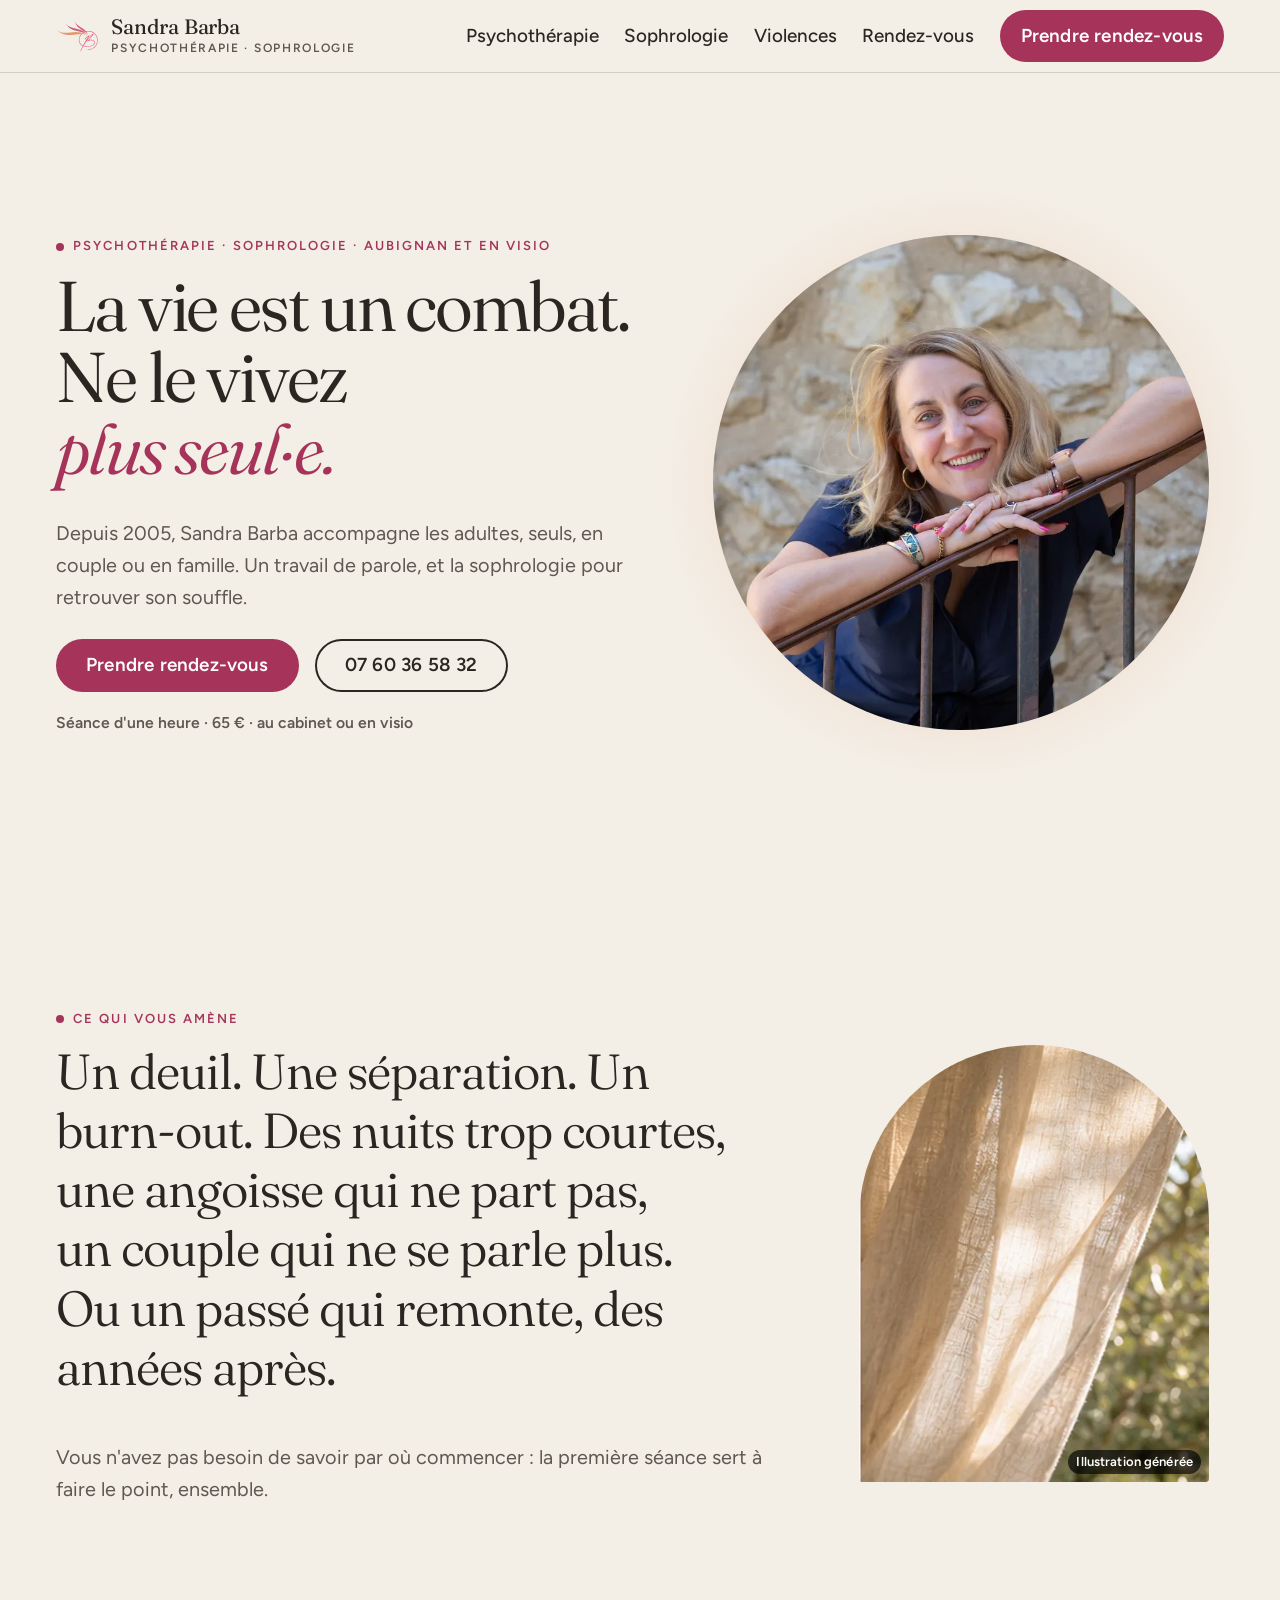
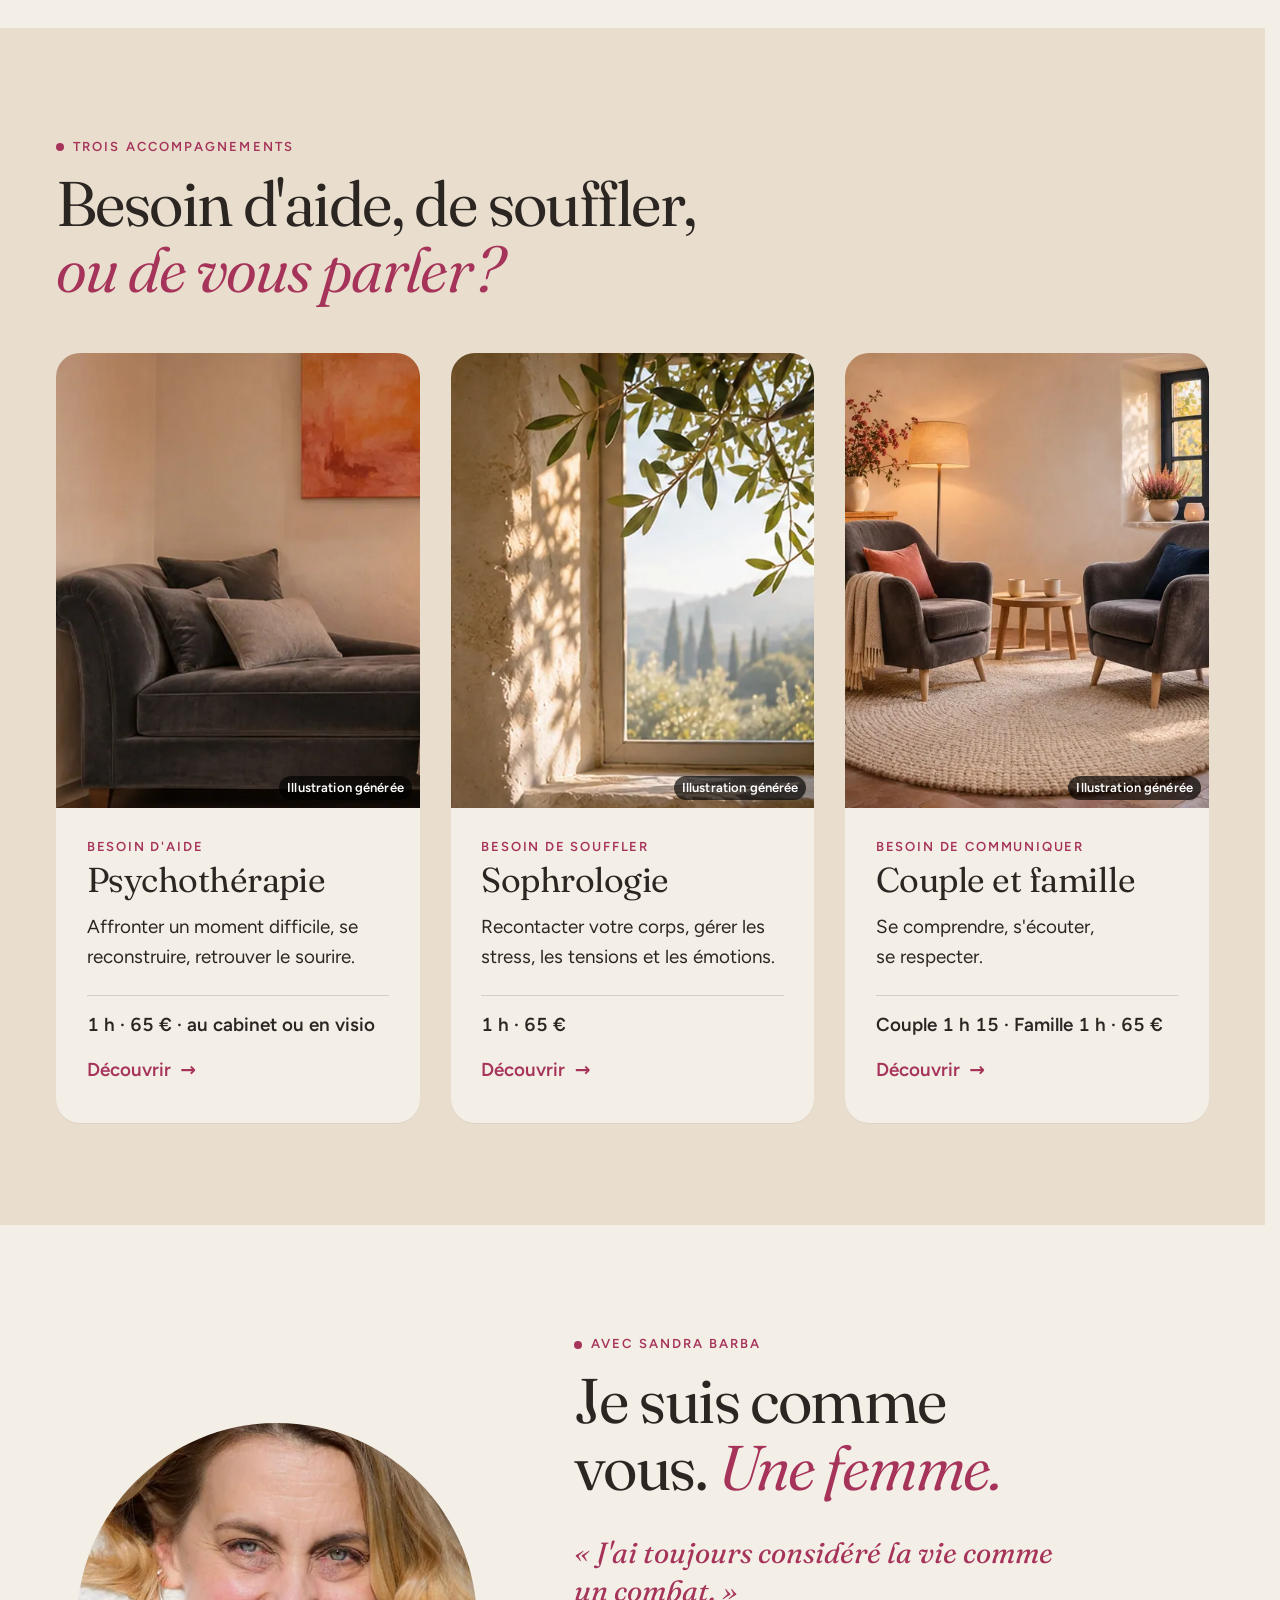
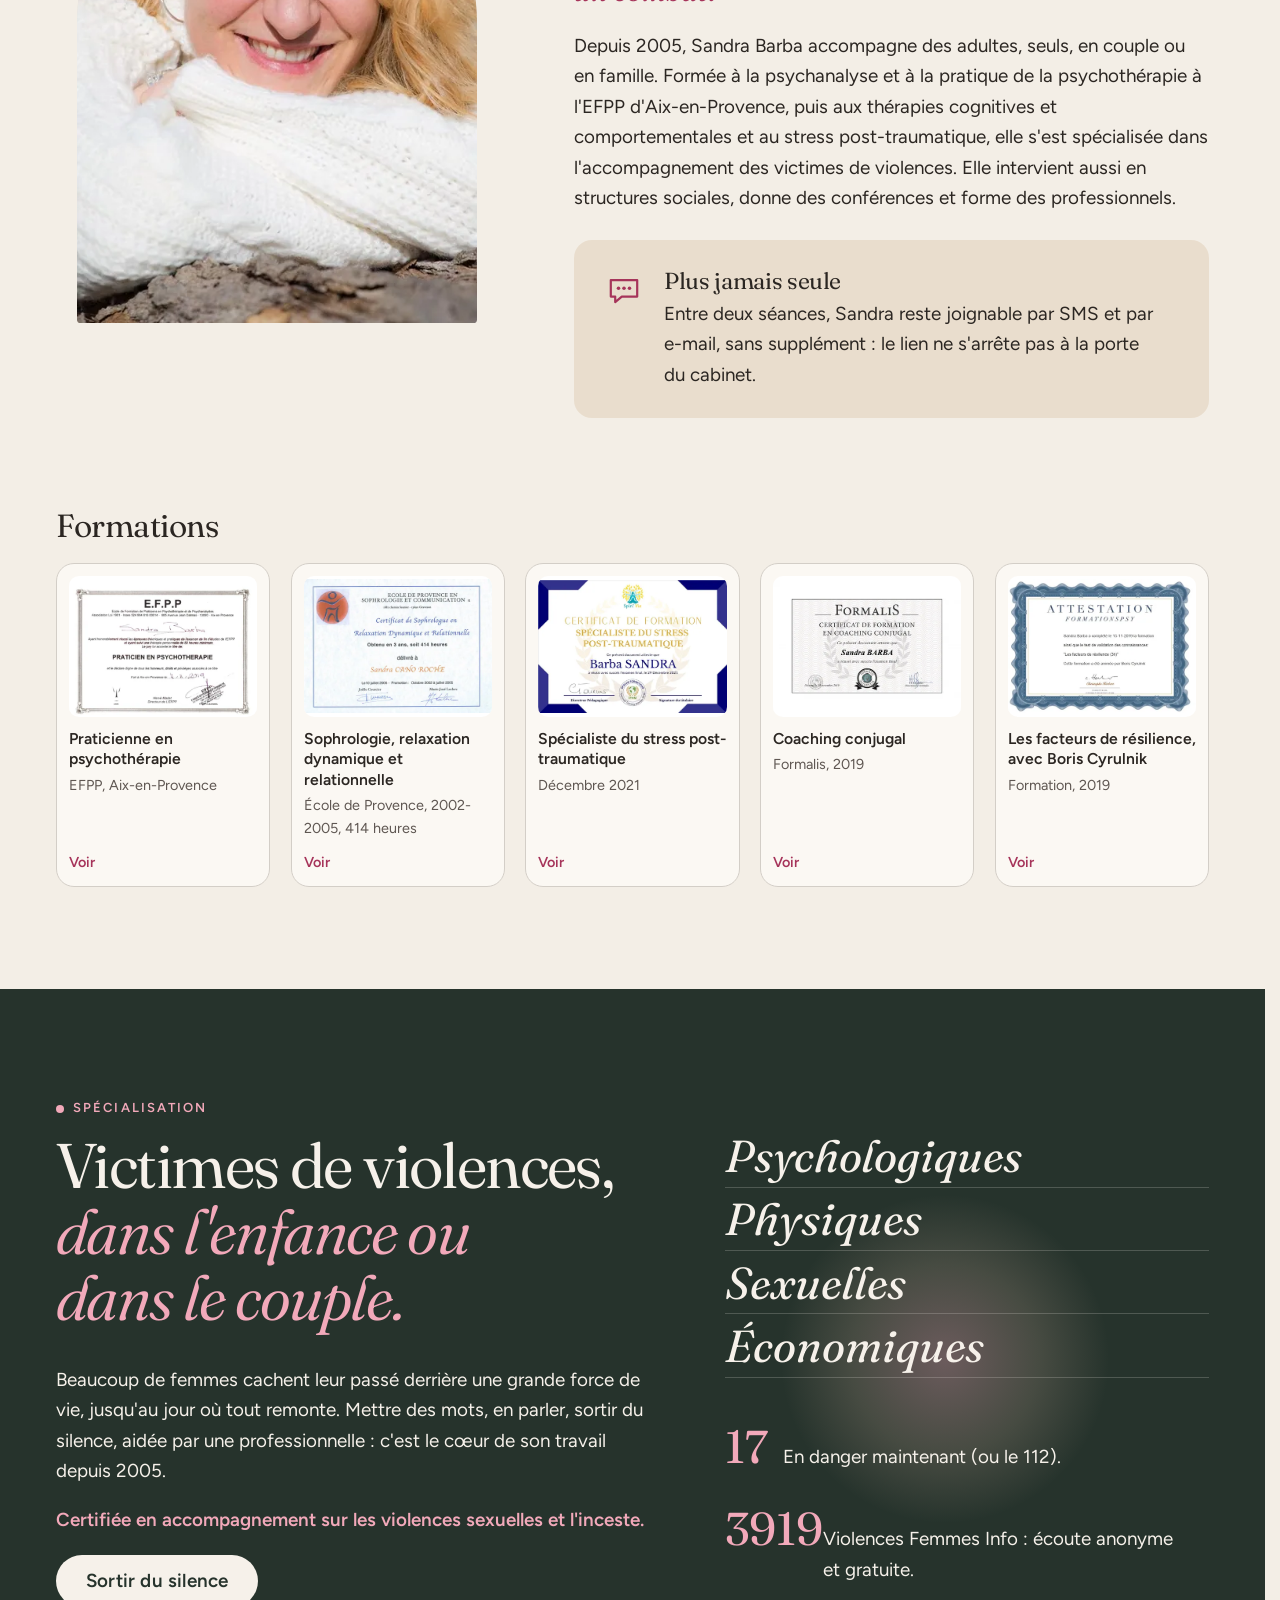
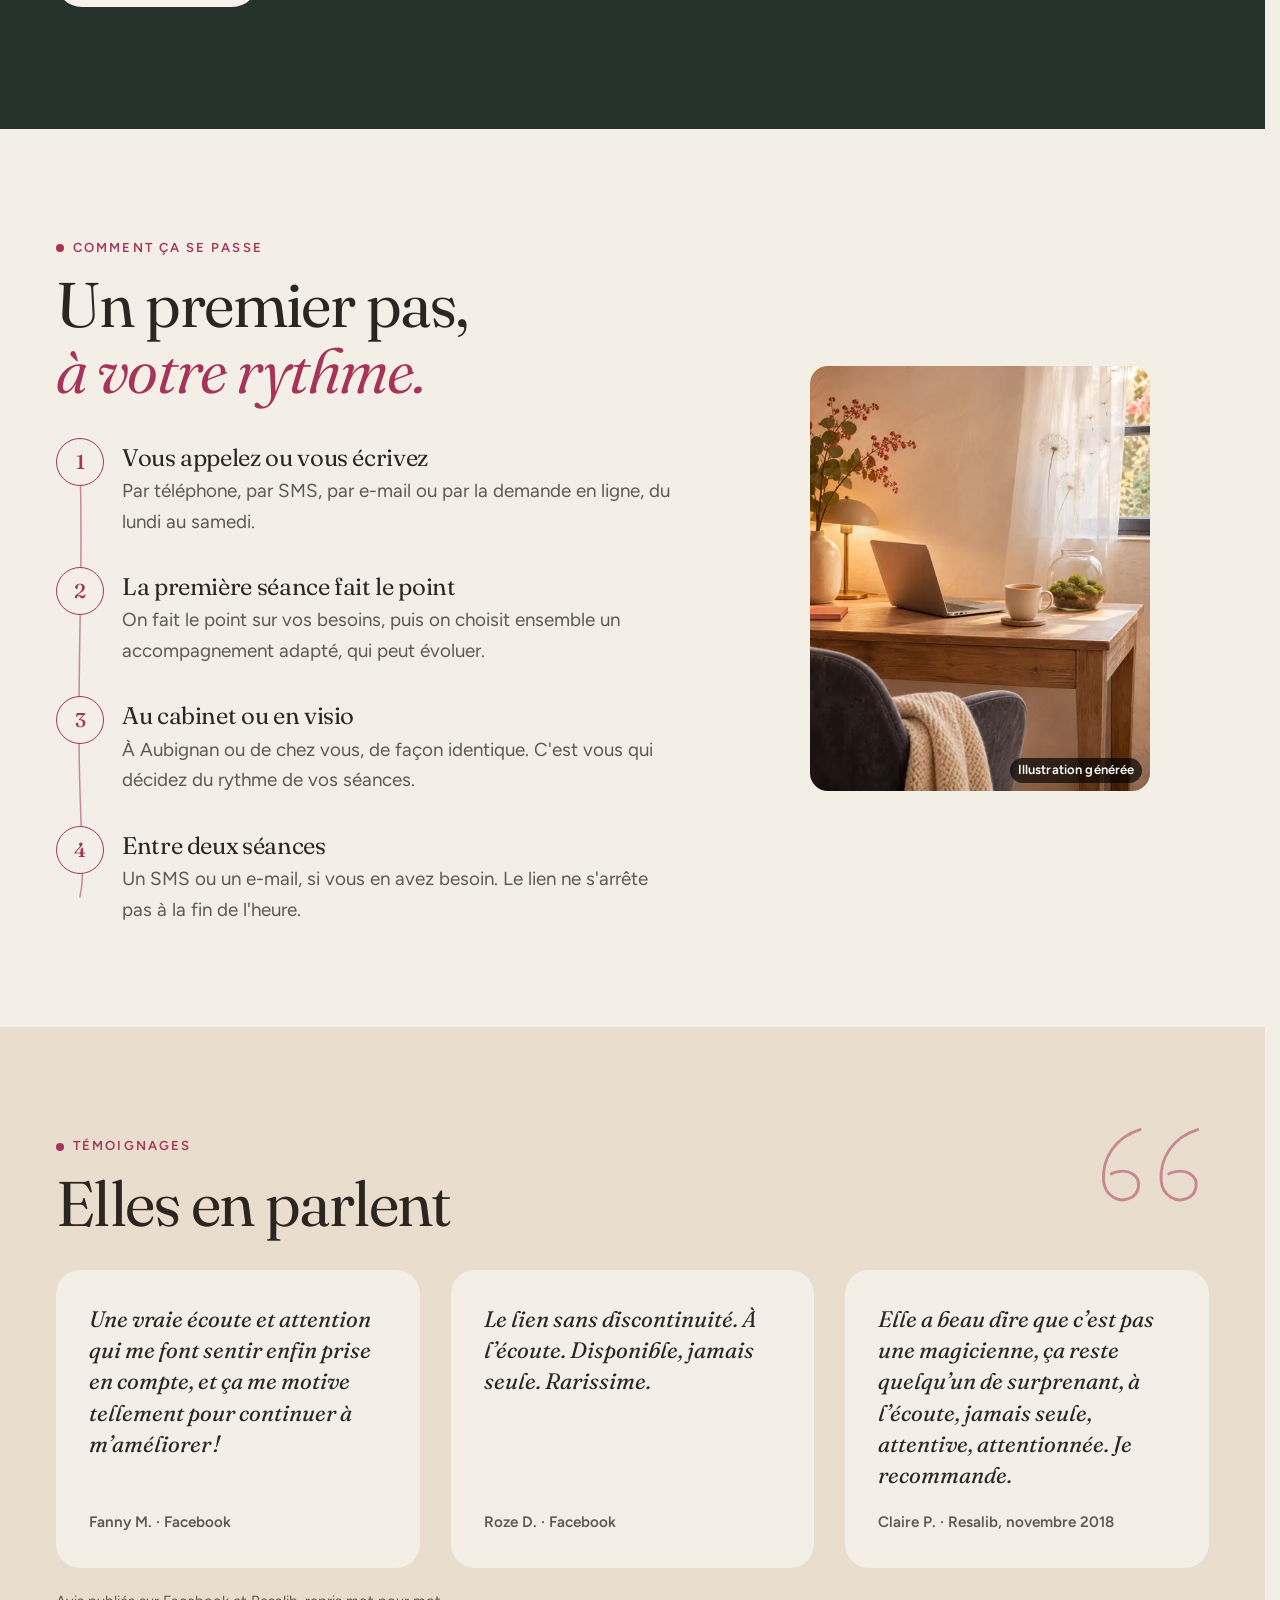
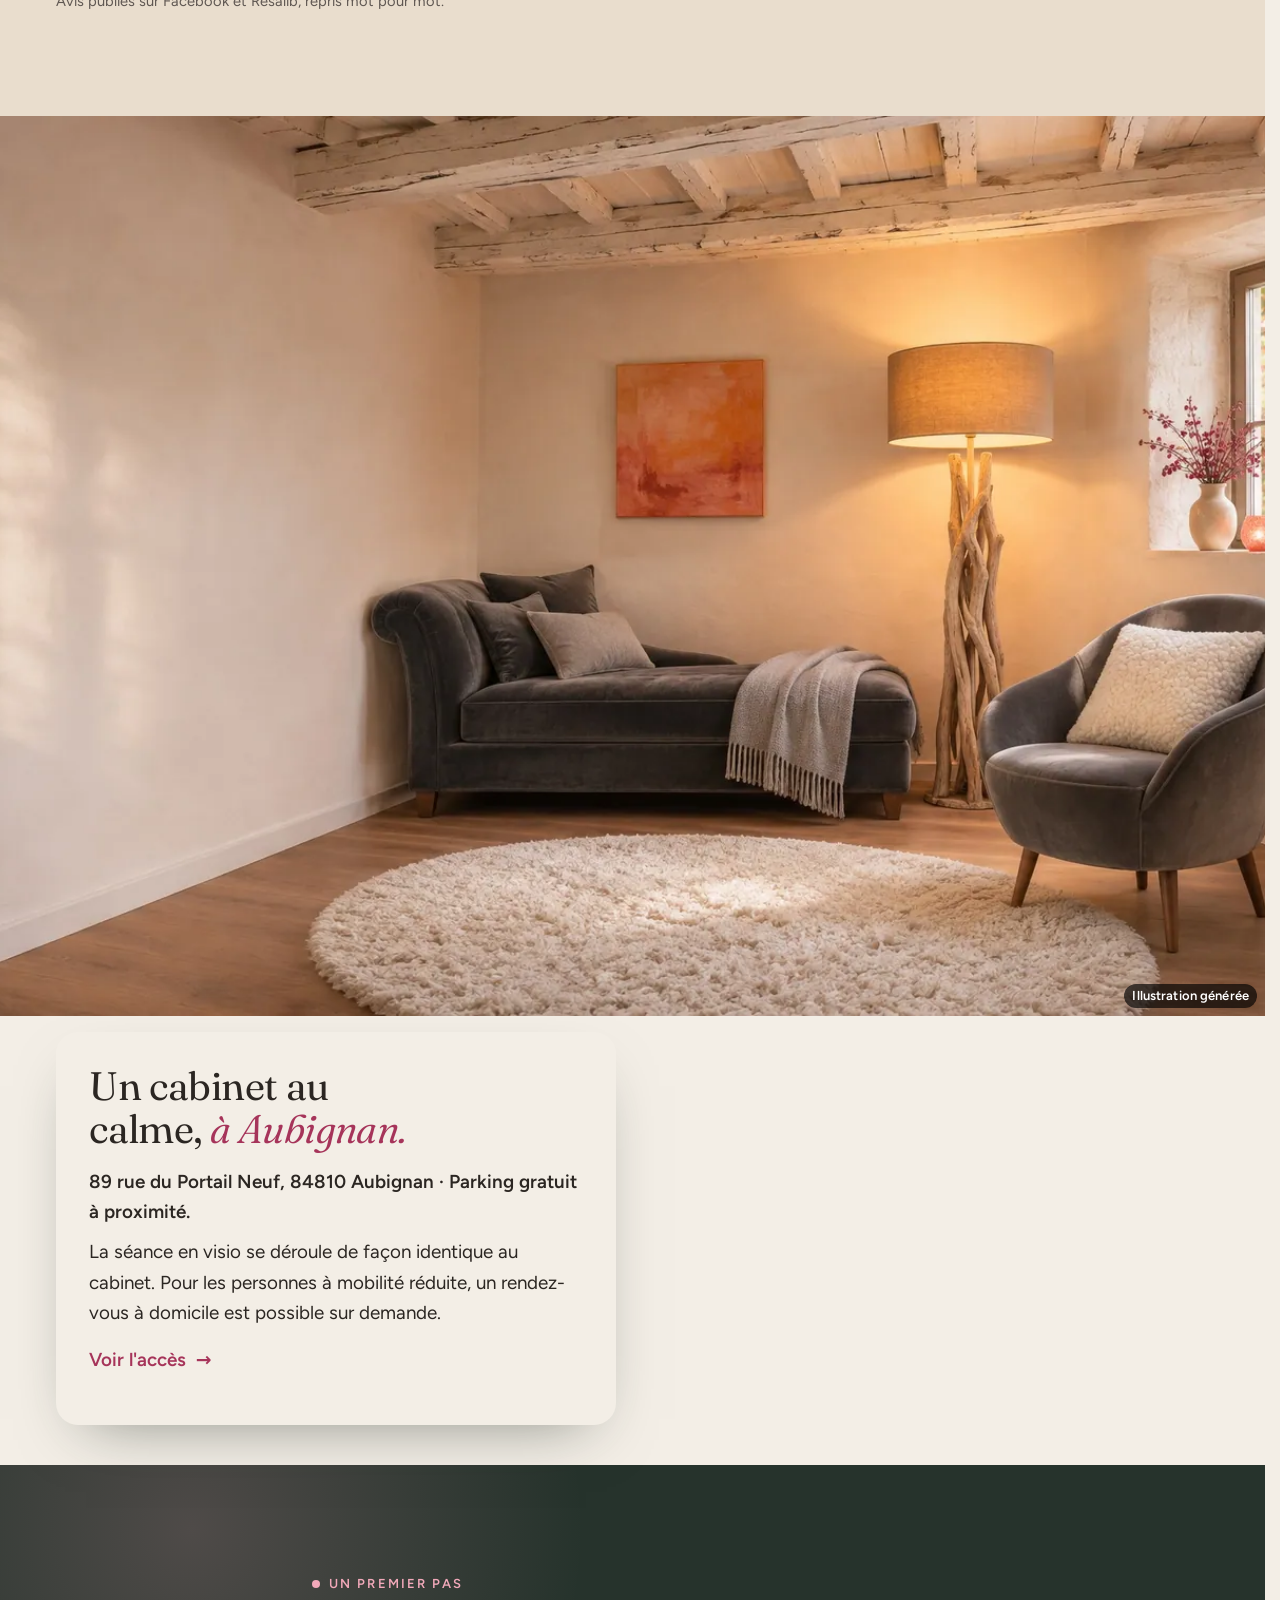
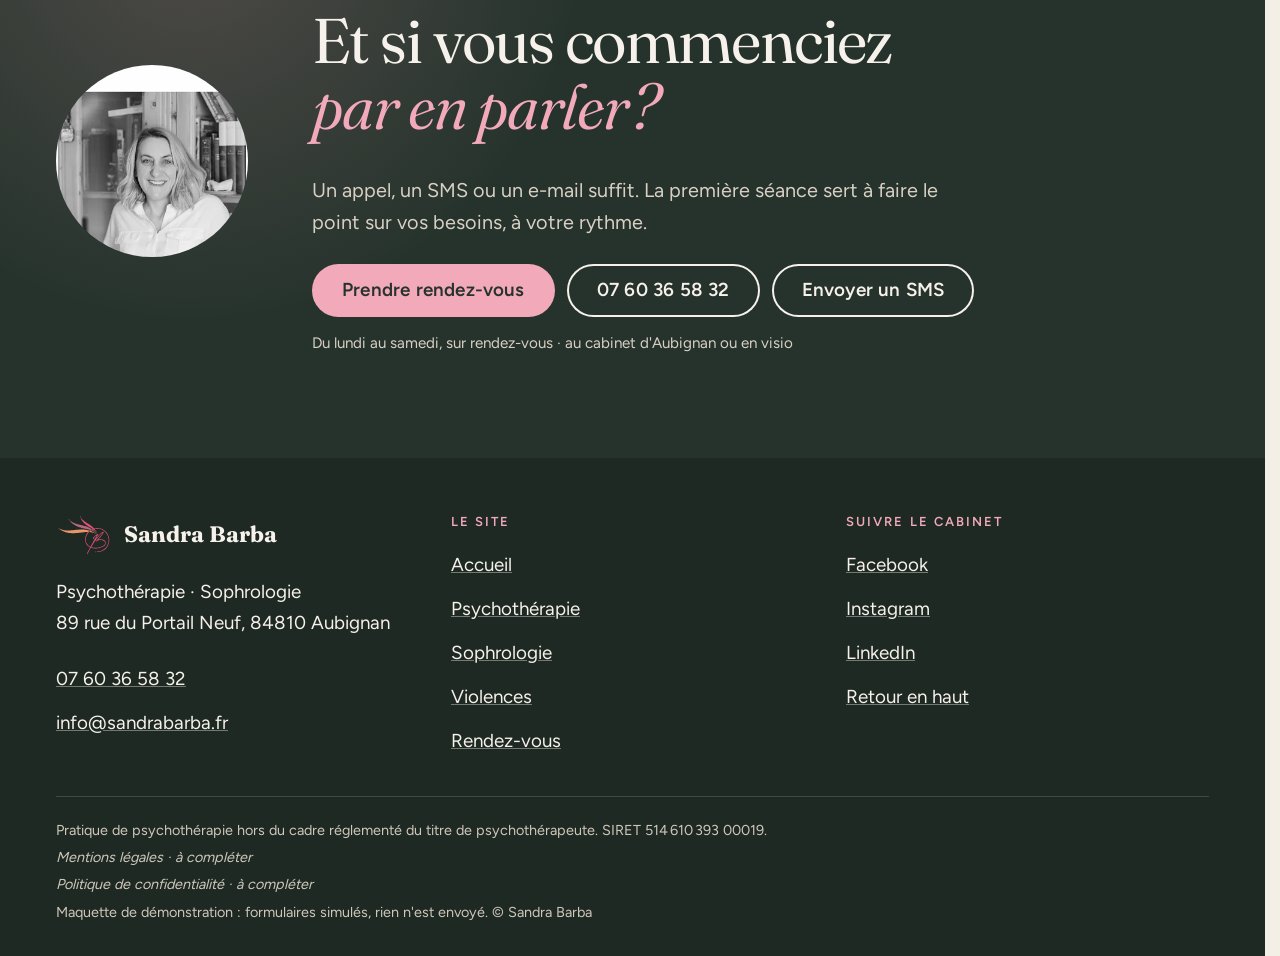
==== index.html @ 0567812e "v1 maquette Respirer Co-Authored-By: Claude Opus 5.5 <noreply@anthropic.com>  Claude-Session: https:" ====
<!doctype html>
<html lang="fr" data-v="1" data-curseur>
<head>
<meta charset="utf-8">
<meta name="viewport" content="width=device-width, initial-scale=1, viewport-fit=cover">
<title>Sandra Barba : psychothérapie et sophrologie à Aubignan et en visio</title>
<meta name="description" content="Psychothérapie, sophrologie, coaching de couple et de famille à Aubignan (Vaucluse) et en visio, depuis 2005. Séance d&#39;une heure : 65 €.">
<meta name="robots" content="noindex, nofollow">
<link rel="canonical" href="https://sandrabarba-2-maquette.vercel.app/">
<style>:root{--fond:#F3EEE6;--texte:#2B2622;--voile-fond:#26332C;--ouverture-fond:#F3EEE6;--menu-fond:#F3EEE6}:root { --entete-h: 72px; --barres-h: 0px; } html { background: var(--fond); color: var(--texte); scrollbar-gutter: stable; } body { margin: 0; background: var(--fond); } html.js:not(.secours):not([data-arrivee="retour"]) [data-anime] { opacity: 0; } html.js:not(.secours):not([data-arrivee="retour"]) [data-anime].vu { opacity: 1; } [data-voile] { position: fixed; inset: 0; z-index: 900; background: var(--voile-fond); transform: translateY(100%); visibility: hidden; pointer-events: none; } html[data-arrivee="voile"]:not(.voile-leve):not(.secours) [data-voile] { transform: none; visibility: visible; } html.secours [data-voile] { visibility: hidden !important; } .ouverture-panneau { position: fixed; inset: 0; z-index: 850; display: none; place-content: center; justify-items: center; background: var(--ouverture-fond, var(--voile-fond)); color: var(--fond); text-align: center; } html.js[data-arrivee="intro"]:not(.secours):not(.intro-finie) .ouverture-panneau { display: grid; } html.defilement-bloque, html.defilement-bloque body, html.js[data-arrivee="intro"]:not(.secours):not(.intro-finie), html.js[data-arrivee="intro"]:not(.secours):not(.intro-finie) body, html[data-arrivee="voile"]:not(.voile-leve):not(.secours), html[data-arrivee="voile"]:not(.voile-leve):not(.secours) body { overflow: hidden; } html.js[data-arrivee="intro"]:not(.secours):not(.intro-finie) { background-color: var(--ouverture-fond, var(--voile-fond)); } html[data-arrivee="voile"]:not(.voile-leve):not(.secours) { background-color: var(--voile-fond); }</style>
<script>(function () {
var d = document.documentElement, ss = null, ls = null;
try { ss = window.sessionStorage; ls = window.localStorage; } catch (e) {}
d.classList.add('js');
var nav = performance.getEntriesByType ? performance.getEntriesByType('navigation')[0] : null;
var type = nav ? nav.type : 'navigate';
var depart = null;
try { depart = JSON.parse(ss.getItem('socle:depart') || 'null'); ss.removeItem('socle:depart'); } catch (e) {}
if (depart && !(Date.now() - depart.t < 15000)) depart = null;
var mode = type === 'back_forward' ? 'retour' : type === 'reload' ? 'intro' : depart ? 'voile' : 'intro';
d.setAttribute('data-arrivee', mode);
if (mode === 'voile' && depart.couleur) d.style.setProperty('--voile-fond', depart.couleur);
if (type === 'reload' && 'scrollRestoration' in history) {
history.scrollRestoration = 'manual';
}
try {
var choisie = ls && ls.getItem('socle:langue');
var langue = (d.lang || '').slice(0, 2);
if (choisie && choisie !== langue && type === 'navigate' && !depart) {
var alt = document.querySelector('link[rel="alternate"][hreflang="' + choisie + '"]');
if (alt) location.replace(new URL(alt.href).pathname + location.search + location.hash);
}
} catch (e) {}
setTimeout(function () { if (!d.classList.contains('demarre')) d.classList.add('secours'); }, 2000);
})();</script>
<link rel="preload" href="/assets/fonts/fraunces.woff2" as="font" type="font/woff2" crossorigin>
<link rel="preload" href="/assets/fonts/figtree.woff2" as="font" type="font/woff2" crossorigin>
<link rel="stylesheet" href="/assets/css/socle.css?v=1">
<link rel="stylesheet" href="/assets/css/site.css?v=1">
<link rel="modulepreload" href="/assets/js/site.js?v=1">
<link rel="modulepreload" href="/assets/js/socle/index.js?v=1">
<script src="/assets/vendor/gsap.min.js" defer></script>
<script src="/assets/vendor/ScrollTrigger.min.js" defer></script>
<script src="/assets/vendor/SplitText.min.js" defer></script>
<script type="module" src="/assets/js/site.js?v=1"></script>
<meta name="theme-color" content="#F3EEE6">
<link rel="icon" href="/assets/images/favicon.svg" type="image/svg+xml">
<link rel="apple-touch-icon" href="/assets/images/apple-touch-icon.png">
<meta property="og:type" content="website">
<meta property="og:site_name" content="Sandra Barba">
<meta property="og:locale" content="fr_FR">
<meta property="og:title" content="Sandra Barba : psychothérapie et sophrologie à Aubignan et en visio">
<meta property="og:description" content="Psychothérapie, sophrologie, coaching de couple et de famille à Aubignan (Vaucluse) et en visio, depuis 2005. Séance d&#39;une heure : 65 €.">
<meta property="og:url" content="https://sandrabarba-2-maquette.vercel.app/">
<meta property="og:image" content="https://sandrabarba-2-maquette.vercel.app/assets/partage/accueil-fr.jpg">
<meta property="og:image:width" content="1200">
<meta property="og:image:height" content="630">
<meta property="og:image:alt" content="Sandra Barba souriante, et l&#39;accroche « La vie est un combat, ne le vivez plus seul·e »">
<meta name="twitter:card" content="summary_large_image">
<script type="application/ld+json">{"@context":"https://schema.org","@type":"LocalBusiness","name":"Cabinet Sandra Barba, psychothérapie et sophrologie","description":"Psychothérapie, sophrologie, coaching de couple et de famille, à Aubignan et en visio, depuis 2005.","telephone":"+33760365832","email":"info@sandrabarba.fr","address":{"@type":"PostalAddress","streetAddress":"89 rue du Portail Neuf","postalCode":"84810","addressLocality":"Aubignan","addressCountry":"FR"},"priceRange":"65 €","sameAs":["https://www.facebook.com/psrcom","https://www.instagram.com/cabinet_psrcom/","https://www.linkedin.com/in/sandra-barba-37282977/"]}</script>
</head>
<body id="haut">
<div data-voile data-forme="vague" aria-hidden="true"><svg class="voile-vague voile-vague--haut" viewBox="0 0 1440 120" preserveAspectRatio="none" aria-hidden="true"><path d="M0 120 C 240 20 480 20 720 70 S 1200 130 1440 40 V 120 H 0 Z"/></svg><svg class="voile-vague voile-vague--bas" viewBox="0 0 1440 120" preserveAspectRatio="none" aria-hidden="true"><path d="M0 0 C 240 100 480 100 720 50 S 1200 -10 1440 80 V 0 H 0 Z"/></svg><div class="voile-contenu"><img src="/assets/images/logo-clair.svg" alt="" width="64" height="47"><span data-voile-libelle>Accueil</span></div></div>
<div class="ouverture-panneau" data-ouverture aria-hidden="true">
  <div class="ouverture-souffle" data-ouverture-objet><span class="ouverture-mot ouverture-mot--in">Inspirez</span><span class="ouverture-mot ouverture-mot--out">Soufflez</span></div>
  <p class="ouverture-nom">Sandra Barba</p>
  <p class="ouverture-ligne">Psychothérapie · Sophrologie</p>
</div>
<a class="evitement" href="#contenu">Aller au contenu</a>
<header data-entete>
  <div class="entete-rangee">
    <a class="entete-logo" href="/" data-libelle="Accueil" aria-current="page">
      <img src="/assets/images/logo.svg" alt="" width="44" height="32"><span class="entete-nom">Sandra Barba<small>Psychothérapie · Sophrologie</small></span>
    </a>
    <nav data-nav aria-label="Navigation principale">
      <ul><li><a href="/psychotherapie" data-libelle="Psychothérapie">Psychothérapie</a></li><li><a href="/sophrologie" data-libelle="Sophrologie">Sophrologie</a></li><li><a href="/violences" data-libelle="Violences">Violences</a></li><li><a href="/rendez-vous" data-libelle="Rendez-vous">Rendez-vous</a></li></ul>
    </nav>
    <div class="entete-actions">
      <a class="bouton" href="/rendez-vous#demande" data-libelle="Rendez-vous">Prendre rendez-vous</a>
      <button type="button" data-menu-bouton aria-controls="menu" aria-expanded="false" data-libelle-ouvrir="Menu" data-libelle-fermer="Fermer"><span data-libelle-bouton>Menu</span></button>
      <a class="menu-sansjs" href="#menu" data-menu-lien>Menu</a>
    </div>
  </div>
</header>
<script>/* Avant le premier affichage : rangées de la navigation (même règle que ajusterNav dans assets/js/socle/entete.js)
   et hauteur réelle de l'en-tête, pour que rien ne saute quand le JavaScript du site prend la main. */
(function () {
  var h = document.documentElement, u = document.querySelector('[data-nav] ul'), e = document.querySelector('[data-entete]');
  if (u) {
    var deborde = function () { return u.scrollWidth > u.clientWidth + 1; }, c = deborde();
    if (c && window.matchMedia('(min-width: 900px)').matches) {
      h.classList.add('nav-deux-rangees'); c = deborde();
      if (c) { h.classList.add('nav-deux-lignes'); var a = u.querySelector('a'); c = !a || u.getBoundingClientRect().height > a.getBoundingClientRect().height * 2.5; }
      if (c) h.classList.remove('nav-deux-rangees', 'nav-deux-lignes');
    }
    if (c) h.classList.add('nav-compacte');
  }
  if (e) h.style.setProperty('--entete-h', Math.round(e.getBoundingClientRect().height) + 'px');
})();</script>
<span id="menu-ferme" aria-hidden="true"></span>
<div id="menu" data-menu role="dialog" aria-modal="true" aria-label="Menu">
  <p class="menu-sansjs-fermer"><a href="#menu-ferme">Fermer</a></p>
  <ul><li style="--i:0"><a href="/" class="menu-lien" data-libelle="Accueil" aria-current="page">Accueil</a></li><li style="--i:1"><a href="/psychotherapie" class="menu-lien" data-libelle="Psychothérapie">Psychothérapie</a></li><li style="--i:2"><a href="/sophrologie" class="menu-lien" data-libelle="Sophrologie">Sophrologie</a></li><li style="--i:3"><a href="/violences" class="menu-lien" data-libelle="Violences">Violences</a></li><li style="--i:4"><a href="/rendez-vous" class="menu-lien" data-libelle="Rendez-vous">Rendez-vous</a></li></ul>
  <p><a class="bouton" href="tel:+33760365832">Appeler 07 60 36 58 32</a></p>
</div>
<main id="contenu" tabindex="-1">
<section class="hero hero-accueil" id="debut">
  <div class="hero-texte">
    <p class="surtitre" data-anime="gsap"><span class="ouv-suite">Psychothérapie · Sophrologie · Aubignan et en visio</span></p>
    <h1 class="hero-titre" data-anime="gsap"><span class="ligne-masque"><span class="ouv-ligne">La vie est un combat.</span></span><span class="ligne-masque"><span class="ouv-ligne">Ne le vivez</span></span><span class="ligne-masque"><span class="ouv-ligne"><em>plus seul·e.</em></span></span></h1>
    <p class="hero-intro masque-ecran-tres-bas" data-anime="gsap"><span class="ouv-suite">Depuis 2005, Sandra Barba accompagne les adultes, seuls, en couple ou en famille. Un travail de parole, et la sophrologie pour retrouver son souffle.</span></p>
    <p class="hero-actions" data-anime="gsap">
      <span class="ouv-suite hero-boutons"><a href="/rendez-vous#demande" class="bouton" data-libelle="Rendez-vous" data-action-principale data-survol="magnetique">Prendre rendez-vous</a>
      <a class="bouton bouton--contour" href="tel:+33760365832">07 60 36 58 32</a></span>
    </p>
    <p class="hero-info" data-info-cle data-anime="gsap"><span class="ouv-suite">Séance d&#39;une heure · 65 € · au cabinet ou en visio</span></p>
  </div>
  <div class="hero-portrait" data-boucle-css>
    <div class="souffle-halo" data-effet="souffle" data-boucle-css data-audit-ignorer aria-hidden="true"><span></span><span></span><span></span></div>
    <figure class="media hero-media" data-fx="parallaxe" data-fx-force="6" data-iris-centre="disque" style="--cadrage:46% 42%">
  <picture>
    <img src="/assets/images/sandra-rampe-1200.webp" srcset="/assets/images/sandra-rampe-480.webp 480w, /assets/images/sandra-rampe-800.webp 800w, /assets/images/sandra-rampe-1200.webp 1200w" sizes="(max-width: 760px) 40vw, 42vw" alt="Sandra Barba, souriante, accoudée à une rampe en fer forgé devant un mur de pierre" width="1200" height="1200" fetchpriority="high" loading="eager" decoding="async">
  </picture>
</figure>
  </div>
</section>
<section class="section amene" id="ce-qui-vous-amene">
  <div class="conteneur amene-grille">
    <div class="amene-texte">
      <h2 class="surtitre">Ce qui vous amène</h2>
      <p class="phrase-eclaire" data-effet="phrase-eclaire"><span class="pe-mot">Un</span> <span class="pe-mot">deuil.</span> <span class="pe-mot">Une</span> <span class="pe-mot">séparation.</span> <span class="pe-mot">Un</span> <span class="pe-mot">burn-out.</span> <span class="pe-mot">Des</span> <span class="pe-mot">nuits</span> <span class="pe-mot">trop</span> <span class="pe-mot">courtes,</span> <span class="pe-mot">une</span> <span class="pe-mot">angoisse</span> <span class="pe-mot">qui</span> <span class="pe-mot">ne</span> <span class="pe-mot">part</span> <span class="pe-mot">pas,</span> <span class="pe-mot">un</span> <span class="pe-mot">couple</span> <span class="pe-mot">qui</span> <span class="pe-mot">ne</span> <span class="pe-mot">se</span> <span class="pe-mot">parle</span> <span class="pe-mot">plus.</span> <span class="pe-mot">Ou</span> <span class="pe-mot">un</span> <span class="pe-mot">passé</span> <span class="pe-mot">qui</span> <span class="pe-mot">remonte,</span> <span class="pe-mot">des</span> <span class="pe-mot">années</span> <span class="pe-mot">après.</span> </p>
      <p class="amene-suite" data-anime>Vous n&#39;avez pas besoin de savoir par où commencer : la première séance sert à faire le point, ensemble.</p>
    </div>
    <figure class="media amene-media" data-grok data-fx="zoom" style="--cadrage:50% 50%">
  <picture>
    <img src="/assets/images/grok/souffle-lin-784.webp" srcset="/assets/images/grok/souffle-lin-480.webp 480w, /assets/images/grok/souffle-lin-640.webp 640w, /assets/images/grok/souffle-lin-784.webp 784w" sizes="(max-width: 760px) 100vw, 34vw" alt="Un pan de lin naturel soulevé par un souffle d&#39;air devant une fenêtre ouverte" width="784" height="980" loading="lazy" decoding="async">
  </picture><figcaption class="mention-ia">Illustration générée</figcaption>
</figure>
  </div>
</section>
<section class="section offres fond-argile" id="accompagnements">
  <div class="conteneur">
    <p class="surtitre">Trois accompagnements</p>
    <h2 class="titre-section" data-anime="lignes">Besoin d&#39;aide, de souffler, <em>ou de vous parler ?</em></h2>
    <div class="offres-grille" data-anime="cascade">
      <article class="offre" data-survol="incline" data-survol-force="4">
        <figure class="media offre-media" data-grok style="--cadrage:50% 50%;aspect-ratio:4 / 5">
  <picture>
    <img src="/assets/images/grok/divan-784.webp" srcset="/assets/images/grok/divan-480.webp 480w, /assets/images/grok/divan-640.webp 640w, /assets/images/grok/divan-784.webp 784w" sizes="(max-width: 760px) 90vw, 30vw" alt="" width="784" height="980" loading="lazy" decoding="async">
  </picture><figcaption class="mention-ia">Illustration générée</figcaption>
</figure>
        <div class="offre-corps">
          <p class="offre-besoin">Besoin d&#39;aide</p>
          <h3>Psychothérapie</h3>
          <p>Affronter un moment difficile, se reconstruire, retrouver le sourire.</p>
          <p class="offre-prix" data-prix>1 h · 65 € · au cabinet ou en visio</p>
          <a href="/psychotherapie" class="lien-fleche" data-libelle="Psychothérapie">Découvrir<span class="visuellement-cache"> : Psychothérapie</span></a>
        </div>
      </article><article class="offre" data-survol="incline" data-survol-force="4">
        <figure class="media offre-media" data-grok style="--cadrage:50% 50%;aspect-ratio:4 / 5">
  <picture>
    <img src="/assets/images/grok/olivier-fenetre-784.webp" srcset="/assets/images/grok/olivier-fenetre-480.webp 480w, /assets/images/grok/olivier-fenetre-640.webp 640w, /assets/images/grok/olivier-fenetre-784.webp 784w" sizes="(max-width: 760px) 90vw, 30vw" alt="" width="784" height="980" loading="lazy" decoding="async">
  </picture><figcaption class="mention-ia">Illustration générée</figcaption>
</figure>
        <div class="offre-corps">
          <p class="offre-besoin">Besoin de souffler</p>
          <h3>Sophrologie</h3>
          <p>Recontacter votre corps, gérer les stress, les tensions et les émotions.</p>
          <p class="offre-prix" data-prix>1 h · 65 €</p>
          <a href="/sophrologie" class="lien-fleche" data-libelle="Sophrologie">Découvrir<span class="visuellement-cache"> : Sophrologie</span></a>
        </div>
      </article><article class="offre" data-survol="incline" data-survol-force="4">
        <figure class="media offre-media" data-grok style="--cadrage:50% 50%;aspect-ratio:4 / 5">
  <picture>
    <img src="/assets/images/grok/deux-fauteuils-784.webp" srcset="/assets/images/grok/deux-fauteuils-480.webp 480w, /assets/images/grok/deux-fauteuils-640.webp 640w, /assets/images/grok/deux-fauteuils-784.webp 784w" sizes="(max-width: 760px) 90vw, 30vw" alt="" width="784" height="980" loading="lazy" decoding="async">
  </picture><figcaption class="mention-ia">Illustration générée</figcaption>
</figure>
        <div class="offre-corps">
          <p class="offre-besoin">Besoin de communiquer</p>
          <h3>Couple et famille</h3>
          <p>Se comprendre, s&#39;écouter, se respecter.</p>
          <p class="offre-prix" data-prix>Couple 1 h 15 · Famille 1 h · 65 €</p>
          <a href="/psychotherapie#couple" class="lien-fleche" data-libelle="Psychothérapie">Découvrir<span class="visuellement-cache"> : Couple et famille</span></a>
        </div>
      </article>
    </div>
  </div>
</section>
<section class="section sandra" id="sandra">
  <div class="conteneur sandra-grille">
    <figure class="media sandra-media" data-anime="rideau" style="--cadrage:50% 40%">
  <picture>
    <img src="/assets/images/sandra-laine-784.webp" srcset="/assets/images/sandra-laine-480.webp 480w, /assets/images/sandra-laine-640.webp 640w, /assets/images/sandra-laine-784.webp 784w" sizes="(max-width: 760px) 90vw, 400px" alt="Sandra Barba souriante, emmitouflée dans un pull de laine blanc" width="784" height="980" loading="lazy" decoding="async">
  </picture>
</figure>
    <div class="sandra-texte">
      <p class="surtitre">Avec Sandra Barba</p>
      <h2 class="titre-section" data-anime="lignes">Je suis comme vous. <em>Une femme.</em></h2>
      <blockquote class="citation" data-anime="mots"><p>« J&#39;ai toujours considéré la vie comme un combat. »</p></blockquote>
      <p data-anime>Depuis 2005, Sandra Barba accompagne des adultes, seuls, en couple ou en famille. Formée à la psychanalyse et à la pratique de la psychothérapie à l&#39;EFPP d&#39;Aix-en-Provence, puis aux thérapies cognitives et comportementales et au stress post-traumatique, elle s&#39;est spécialisée dans l&#39;accompagnement des victimes de violences. Elle intervient aussi en structures sociales, donne des conférences et forme des professionnels.</p>
      <div class="seule" data-anime>
        <svg class="seule-icone" viewBox="0 0 40 40" aria-hidden="true"><path d="M8 11h24v15H18l-6 5v-5H8z" fill="none" stroke="currentColor" stroke-width="2" stroke-linejoin="round"/><circle cx="15" cy="18.5" r="1.6"/><circle cx="20" cy="18.5" r="1.6"/><circle cx="25" cy="18.5" r="1.6"/></svg>
        <div><h3>Plus jamais seule</h3><p>Entre deux séances, Sandra reste joignable par SMS et par e-mail, sans supplément : le lien ne s&#39;arrête pas à la porte du cabinet.</p></div>
      </div>
    </div>
  </div>
  <div class="conteneur formations">
    <h3 class="formations-titre">Formations</h3>
    <div class="formations-piste" tabindex="0" role="region" aria-label="Formations">
    <ul class="formations-liste" data-anime="cascade">
      <li id="diplome-efpp">
        <a class="formation" href="#diplome-efpp" data-sans-transition data-visionneuse="diplome-efpp">
          <img src="/assets/images/diplome-efpp-480.webp" alt="" width="480" height="350" loading="lazy" decoding="async">
          <span class="formation-titre">Praticienne en psychothérapie</span>
          <span class="formation-detail">EFPP, Aix-en-Provence</span>
          <span class="formation-voir">Voir<span class="visuellement-cache"> : Praticienne en psychothérapie</span></span>
        </a>
      </li><li id="diplome-sophrologie">
        <a class="formation" href="#diplome-sophrologie" data-sans-transition data-visionneuse="diplome-sophrologie">
          <img src="/assets/images/diplome-sophrologie-480.webp" alt="" width="480" height="342" loading="lazy" decoding="async">
          <span class="formation-titre">Sophrologie, relaxation dynamique et relationnelle</span>
          <span class="formation-detail">École de Provence, 2002-2005, 414 heures</span>
          <span class="formation-voir">Voir<span class="visuellement-cache"> : Sophrologie, relaxation dynamique et relationnelle</span></span>
        </a>
      </li><li id="diplome-stress">
        <a class="formation" href="#diplome-stress" data-sans-transition data-visionneuse="diplome-stress">
          <img src="/assets/images/diplome-stress-480.webp" alt="" width="480" height="339" loading="lazy" decoding="async">
          <span class="formation-titre">Spécialiste du stress post-traumatique</span>
          <span class="formation-detail">Décembre 2021</span>
          <span class="formation-voir">Voir<span class="visuellement-cache"> : Spécialiste du stress post-traumatique</span></span>
        </a>
      </li><li id="diplome-couple">
        <a class="formation" href="#diplome-couple" data-sans-transition data-visionneuse="diplome-couple">
          <img src="/assets/images/diplome-couple-480.webp" alt="" width="480" height="339" loading="lazy" decoding="async">
          <span class="formation-titre">Coaching conjugal</span>
          <span class="formation-detail">Formalis, 2019</span>
          <span class="formation-voir">Voir<span class="visuellement-cache"> : Coaching conjugal</span></span>
        </a>
      </li><li id="diplome-resilience">
        <a class="formation" href="#diplome-resilience" data-sans-transition data-visionneuse="diplome-resilience">
          <img src="/assets/images/diplome-resilience-480.webp" alt="" width="480" height="341" loading="lazy" decoding="async">
          <span class="formation-titre">Les facteurs de résilience, avec Boris Cyrulnik</span>
          <span class="formation-detail">Formation, 2019</span>
          <span class="formation-voir">Voir<span class="visuellement-cache"> : Les facteurs de résilience, avec Boris Cyrulnik</span></span>
        </a>
      </li>
    </ul>
    </div>
  </div>
</section>
<section class="section violences-bande fond-olive" id="violences">
  <div class="lumiere" data-effet="lumiere" aria-hidden="true"></div>
  <div class="conteneur vb-grille">
    <div class="vb-texte">
      <p class="surtitre">Spécialisation</p>
      <h2 class="titre-section" data-anime="lignes">Victimes de violences, <em>dans l&#39;enfance ou dans le couple.</em></h2>
      <p data-anime>Beaucoup de femmes cachent leur passé derrière une grande force de vie, jusqu&#39;au jour où tout remonte. Mettre des mots, en parler, sortir du silence, aidée par une professionnelle : c&#39;est le cœur de son travail depuis 2005.</p>
      <p class="vb-certif" data-anime>Certifiée en accompagnement sur les violences sexuelles et l&#39;inceste.</p>
      <p data-anime><a href="/violences" class="bouton bouton--clair" data-libelle="Violences" data-survol="magnetique">Sortir du silence</a></p>
    </div>
    <div class="vb-visuel" data-visuel>
      <ul class="vb-formes" data-anime="cascade"><li>Psychologiques</li><li>Physiques</li><li>Sexuelles</li><li>Économiques</li></ul>
      <div class="vb-numeros" data-anime="cascade">
        <p><a href="tel:17"><strong>17</strong></a> En danger maintenant (ou le 112).</p>
        <p><a href="tel:3919"><strong>3919</strong></a> Violences Femmes Info : écoute anonyme et gratuite.</p>
      </div>
    </div>
  </div>
</section>
<section class="section deroule" id="deroule">
  <div class="conteneur deroule-grille">
    <div>
      <p class="surtitre">Comment ça se passe</p>
      <h2 class="titre-section" data-anime="lignes">Un premier pas, <em>à votre rythme.</em></h2>
      <div class="etapes-cadre">
      <ol class="etapes" data-anime="cascade">
        <li><span class="etape-num" aria-hidden="true">1</span><div><h3>Vous appelez ou vous écrivez</h3><p>Par téléphone, par SMS, par e-mail ou par la demande en ligne, du lundi au samedi.</p></div></li><li><span class="etape-num" aria-hidden="true">2</span><div><h3>La première séance fait le point</h3><p>On fait le point sur vos besoins, puis on choisit ensemble un accompagnement adapté, qui peut évoluer.</p></div></li><li><span class="etape-num" aria-hidden="true">3</span><div><h3>Au cabinet ou en visio</h3><p>À Aubignan ou de chez vous, de façon identique. C&#39;est vous qui décidez du rythme de vos séances.</p></div></li><li><span class="etape-num" aria-hidden="true">4</span><div><h3>Entre deux séances</h3><p>Un SMS ou un e-mail, si vous en avez besoin. Le lien ne s&#39;arrête pas à la fin de l&#39;heure.</p></div></li>
      </ol>
      <svg class="etapes-trait" viewBox="0 0 12 400" preserveAspectRatio="none" aria-hidden="true" data-fx="trace"><path d="M6 4 C 10 100, 2 200, 6 300 S 8 380, 6 396" fill="none" stroke="currentColor" stroke-width="1.5" stroke-linecap="round" vector-effect="non-scaling-stroke"/></svg>
      </div>
    </div>
    <figure class="media deroule-media" data-grok data-anime="rideau" style="--cadrage:50% 50%">
  <picture>
    <img src="/assets/images/grok/visio-784.webp" srcset="/assets/images/grok/visio-480.webp 480w, /assets/images/grok/visio-640.webp 640w, /assets/images/grok/visio-784.webp 784w" sizes="(max-width: 760px) 90vw, 340px" alt="Un ordinateur portable à demi ouvert sur un bureau en bois, à côté d&#39;une tasse et d&#39;un bocal de verre" width="784" height="980" loading="lazy" decoding="async">
  </picture><figcaption class="mention-ia">Illustration générée</figcaption>
</figure>
  </div>
</section>
<section class="section avis fond-argile" id="avis">
  <div class="conteneur">
    <p class="surtitre">Témoignages</p>
    <h2 class="titre-section" data-anime="lettres">Elles en parlent</h2>
    <svg class="avis-guillemet" viewBox="0 0 120 90" aria-hidden="true" data-visuel data-fx="trace"><path d="M48 10 C 22 18 8 40 10 64 C 12 80 26 86 36 82 C 48 78 50 62 40 56 C 30 50 18 56 18 56 M108 10 C 82 18 68 40 70 64 C 72 80 86 86 96 82 C 108 78 110 62 100 56 C 90 50 78 56 78 56" fill="none" stroke="currentColor" stroke-width="3" stroke-linecap="round"/></svg>
    <div class="avis-grille" data-anime="cascade">
      <figure class="avis-carte"><blockquote><p>Une vraie écoute et attention qui me font sentir enfin prise en compte, et ça me motive tellement pour continuer à m’améliorer !</p></blockquote><figcaption>Fanny M. · Facebook</figcaption></figure><figure class="avis-carte"><blockquote><p>Le lien sans discontinuité. À l’écoute. Disponible, jamais seule. Rarissime.</p></blockquote><figcaption>Roze D. · Facebook</figcaption></figure><figure class="avis-carte"><blockquote><p>Elle a beau dire que c’est pas une magicienne, ça reste quelqu’un de surprenant, à l’écoute, jamais seule, attentive, attentionnée. Je recommande.</p></blockquote><figcaption>Claire P. · Resalib, novembre 2018</figcaption></figure>
    </div>
    <p class="avis-note">Avis publiés sur Facebook et Resalib, repris mot pour mot.</p>
  </div>
</section>
<section class="cabinet" id="cabinet" data-fx="plein-ecran" data-fx-depart="inset(20% 26% 20% 26% round 32px)" style="--fx-longueur: 210svh">
  <div data-collant>
    <figure class="media cabinet-media" data-grok data-fx-cible style="--cadrage:55% 55%">
  <picture><source media="(max-width: 760px) and (orientation: portrait)" srcset="/assets/images/grok/cabinet-lumiere-mobile-640.webp 640w, /assets/images/grok/cabinet-lumiere-mobile-1080.webp 1080w" sizes="100vw">
    <img src="/assets/images/grok/cabinet-lumiere-1280.webp" srcset="/assets/images/grok/cabinet-lumiere-640.webp 640w, /assets/images/grok/cabinet-lumiere-1280.webp 1280w, /assets/images/grok/cabinet-lumiere-1920.webp 1920w" sizes="100vw" alt="La pièce du cabinet en lumière douce : poutres blanchies, divan de velours gris, fauteuil et lampe en bois flotté" width="1280" height="853" loading="lazy" decoding="async">
  </picture><figcaption class="mention-ia">Illustration générée</figcaption>
</figure>
    <p class="cabinet-mot cabinet-mot--g" data-fx-ecarte="g" data-superpose aria-hidden="true">Aubignan</p>
    <p class="cabinet-mot cabinet-mot--d" data-fx-ecarte="d" data-superpose aria-hidden="true">ou en visio</p>
    <div class="cabinet-legende" data-fx-apres>
      <h2>Un cabinet au calme, <em>à Aubignan.</em></h2>
      <p class="cabinet-adresse">89 rue du Portail Neuf, 84810 Aubignan · Parking gratuit à proximité.</p>
      <p class="masque-ecran-bas">La séance en visio se déroule de façon identique au cabinet. Pour les personnes à mobilité réduite, un rendez-vous à domicile est possible sur demande.</p>
      <p><a href="/rendez-vous#acces" class="lien-fleche" data-libelle="Rendez-vous">Voir l&#39;accès</a></p>
    </div>
  </div>
</section>
<section class="fin fond-olive" id="fin">
  <div class="conteneur fin-grille">
    <figure class="media fin-portrait" data-fx="zoom" style="--cadrage:50% 50%">
  <picture>
    <img src="/assets/images/sandra-bibliotheque-480.webp" srcset="/assets/images/sandra-bibliotheque-320.webp 320w, /assets/images/sandra-bibliotheque-480.webp 480w" sizes="200px" alt="Sandra Barba, portrait en noir et blanc" width="480" height="480" loading="lazy" decoding="async">
  </picture>
</figure>
    <div class="fin-texte">
      <p class="surtitre">Un premier pas</p>
      <h2 class="titre-section" data-anime="lignes">Et si vous commenciez <em>par en parler ?</em></h2>
      <p class="fin-intro" data-anime>Un appel, un SMS ou un e-mail suffit. La première séance sert à faire le point sur vos besoins, à votre rythme.</p>
      <p class="fin-actions" data-anime="cascade">
        <a href="/rendez-vous#demande" class="bouton" data-libelle="Rendez-vous" data-survol="magnetique">Prendre rendez-vous</a>
        <a class="bouton bouton--contour" href="tel:+33760365832" data-survol="magnetique">07 60 36 58 32</a>
        <a class="bouton bouton--contour" href="sms:+33760365832" data-survol="magnetique">Envoyer un SMS</a>
      </p>
      <p class="fin-info">Du lundi au samedi, sur rendez-vous · au cabinet d&#39;Aubignan ou en visio</p>
    </div>
  </div>
  <div class="fin-lueur" aria-hidden="true" data-effet="lueur" data-boucle-css data-audit-ignorer></div>
</section>
</main>
<footer class="pied" id="pied">
  <div class="conteneur pied-grille">
    <div class="pied-marque">
      <p class="pied-logo"><img src="/assets/images/logo-clair.svg" alt="" width="56" height="41"><strong>Sandra Barba</strong></p>
      <p>Psychothérapie · Sophrologie<br>89 rue du Portail Neuf, 84810 Aubignan</p>
      <p><a href="tel:+33760365832">07 60 36 58 32</a><br><a href="mailto:info@sandrabarba.fr">info@sandrabarba.fr</a></p>
    </div>
    <nav aria-label="Le site">
      <p class="pied-titre">Le site</p>
      <ul><li><a href="/" data-libelle="Accueil" aria-current="page">Accueil</a></li><li><a href="/psychotherapie" data-libelle="Psychothérapie">Psychothérapie</a></li><li><a href="/sophrologie" data-libelle="Sophrologie">Sophrologie</a></li><li><a href="/violences" data-libelle="Violences">Violences</a></li><li><a href="/rendez-vous" data-libelle="Rendez-vous">Rendez-vous</a></li></ul>
    </nav>
    <div>
      <p class="pied-titre">Suivre le cabinet</p>
      <ul><li><a href="https://www.facebook.com/psrcom" target="_blank" rel="noopener">Facebook<span class="visuellement-cache"> (s&#39;ouvre dans un nouvel onglet)</span></a></li><li><a href="https://www.instagram.com/cabinet_psrcom/" target="_blank" rel="noopener">Instagram<span class="visuellement-cache"> (s&#39;ouvre dans un nouvel onglet)</span></a></li><li><a href="https://www.linkedin.com/in/sandra-barba-37282977/" target="_blank" rel="noopener">LinkedIn<span class="visuellement-cache"> (s&#39;ouvre dans un nouvel onglet)</span></a></li><li><a href="#haut" data-sans-transition>Retour en haut</a></li></ul>
    </div>
  </div>
  <div class="conteneur pied-bas">
    <p>Pratique de psychothérapie hors du cadre réglementé du titre de psychothérapeute. SIRET 514 610 393 00019.</p>
    <p class="a-completer">Mentions légales · à compléter</p>
    <p class="a-completer">Politique de confidentialité · à compléter</p>
    <p>Maquette de démonstration : formulaires simulés, rien n&#39;est envoyé. © Sandra Barba</p>
  </div>
</footer>
<div data-barre-fixe>
  <a class="bouton bouton--contour" href="tel:+33760365832">Appeler</a>
  <a class="bouton" href="/rendez-vous#demande" data-libelle="Rendez-vous">Rendez-vous</a>
</div>
</body>
</html>
---- assets/css/socle.css ----
/* Socle : règles communes à toutes les maquettes. Le style du projet va dans site.css.
   Les couleurs et polices du projet se règlent par les variables ci-dessous (redéfinies dans site.css). */
:root {
  --police-titres: Georgia, 'Times New Roman', serif;
  --police-texte: system-ui, -apple-system, 'Segoe UI', Roboto, sans-serif;
  --accent: #b3361f;
  --texte-doux: color-mix(in srgb, var(--texte) 78%, var(--fond));
  --ligne: color-mix(in srgb, var(--texte) 18%, var(--fond));
  --gouttiere: clamp(16px, 4vw, 48px);
  --largeur: 1240px;
  --rayon: 6px;
  --duree: .7s;
  --courbe: cubic-bezier(.22, 1, .36, 1);
}

*, *::before, *::after { box-sizing: border-box; }
html { -webkit-text-size-adjust: 100%; text-size-adjust: 100%; }
body {
  font-family: var(--police-texte); font-size: clamp(1rem, .96rem + .2vw, 1.125rem); line-height: 1.6;
  padding-bottom: var(--barres-h); overflow-x: clip;
}
img, picture, video, canvas, svg { display: block; max-width: 100%; }
img, video { height: auto; }
h1, h2, h3, h4 { font-family: var(--police-titres); line-height: 1.08; margin: 0 0 .5em; text-wrap: balance; font-weight: 600; }
p, li, dd, figcaption { text-wrap: pretty; }
p { margin: 0 0 1em; }
a { color: inherit; }
a[href^="mailto:"] { overflow-wrap: anywhere; }
button, input, select, textarea { font: inherit; color: inherit; }
button { cursor: pointer; }
:where(a, button, input, select, textarea, summary, [tabindex]) { -webkit-tap-highlight-color: transparent; }
:focus { outline: none; }
:focus-visible { outline: 3px solid var(--accent); outline-offset: 3px; border-radius: 2px; }
[id] { scroll-margin-top: calc(var(--entete-h) + 12px); scroll-margin-bottom: calc(var(--barres-h) + 12px); }
/* Lien profond vers une scène qui cache l'en-tête : elle arrive tout en haut de l'écran (comme aller() du socle). */
html.js:not(.secours) :is([data-entete-cache], [data-entete-cache] [id], [data-fx="plein-ecran"], [data-fx="plein-ecran"] [id]) { scroll-margin-top: 0; }
[hidden] { display: none !important; }

.visuellement-cache {
  position: absolute !important; width: 1px; height: 1px; padding: 0; margin: -1px;
  overflow: hidden; clip: rect(0 0 0 0); white-space: nowrap; border: 0;
}
.evitement {
  position: fixed; left: 12px; top: 12px; z-index: 1000; padding: 12px 16px; background: var(--texte); color: var(--fond);
  transform: translateY(-160%); text-decoration: none;
}
.evitement:focus-visible { transform: none; }
.conteneur { width: min(100% - 2 * var(--gouttiere), var(--largeur)); margin-inline: auto; }
.chiffres { font-variant-numeric: tabular-nums; }

/* Boutons : zones tactiles d'au moins 44 px. */
.bouton {
  display: inline-flex; align-items: center; justify-content: center; gap: .5em;
  min-height: 48px; min-width: 44px; padding: .7em 1.4em; border-radius: 999px;
  background: var(--accent); color: var(--fond); text-decoration: none; font-weight: 600; border: 0;
  line-height: 1.2; text-align: center;
}
.bouton--contour { background: transparent; color: inherit; box-shadow: inset 0 0 0 2px currentColor; }
.bouton[disabled] { opacity: .55; cursor: not-allowed; }

/* Apparitions : cachées par le style critique jusqu'à .vu, jamais recachées. */
html.js:not(.secours):not([data-arrivee="retour"]) [data-anime]:not([data-anime="gsap"]) {
  transform: translate3d(0, 1.2rem, 0);
  transition: opacity var(--duree) var(--courbe) var(--delai, 0s), transform var(--duree) var(--courbe) var(--delai, 0s);
}
html.js:not(.secours):not([data-arrivee="retour"]) [data-anime]:not([data-anime="gsap"]).vu { transform: none; }

/* Bibliothèque d'effets (effets.js). Apparitions : le bloc lui-même ne glisse pas, ce sont ses parties qui arrivent.
   Mêmes conditions que les apparitions : en secours, au retour et sans JavaScript, état final direct.
   Les transitions ne valent que pendant l'arrivée (.fx-fini ensuite) : celles du projet reprennent la main. */
html.js:not(.secours):not([data-arrivee="retour"]) :is([data-anime="lignes"], [data-anime="mots"], [data-anime="lettres"], [data-anime="cascade"]):not([data-anime="gsap"]) {
  transform: none; transition: opacity .25s linear var(--delai, 0s);
}
/* Masques des lignes : découpe par clip-path, débordante en haut et sur les côtés (accents), un peu en bas (jambages),
   au lieu d'un overflow et de marges : la mise en page ne change pas d'un pixel pendant la découpe. La ligne part
   d'assez bas (135 %) pour rester invisible malgré le débord du bas. */
.fx-ligne-mask { overflow: visible !important; clip-path: inset(-.4em -.6em -.2em -.6em); }
html.js:not(.secours):not([data-arrivee="retour"]) [data-anime="lignes"] .fx-ligne {
  transform: translate3d(0, 135%, 0); transition: transform 1s var(--courbe) calc(var(--delai, 0s) + var(--i, 0) * 90ms);
}
html.js:not(.secours):not([data-arrivee="retour"]) [data-anime="lignes"].vu .fx-ligne { transform: none; }
html.js:not(.secours):not([data-arrivee="retour"]) [data-anime="mots"] .fx-mot {
  opacity: 0; transform: translate3d(0, .5em, 0);
  transition: opacity .6s var(--courbe) calc(var(--delai, 0s) + var(--i, 0) * 35ms), transform .7s var(--courbe) calc(var(--delai, 0s) + var(--i, 0) * 35ms);
}
html.js:not(.secours):not([data-arrivee="retour"]) [data-anime="mots"].vu .fx-mot { opacity: 1; transform: none; }
/* Lettres : chaque mot reste d'un bloc (jamais coupé en fin de ligne), les lettres basculent en place. */
[data-anime="lettres"] :is(.fx-mot-l, .fx-lettre) { display: inline-block; }
html.js:not(.secours):not([data-arrivee="retour"]) [data-anime="lettres"] .fx-lettre {
  opacity: 0; transform: translate3d(0, .55em, 0) rotate(12deg); transform-origin: 0 100%;
  transition: opacity .5s var(--courbe) calc(var(--delai, 0s) + var(--i, 0) * 18ms), transform .8s var(--courbe) calc(var(--delai, 0s) + var(--i, 0) * 18ms);
}
html.js:not(.secours):not([data-arrivee="retour"]) [data-anime="lettres"].vu .fx-lettre { opacity: 1; transform: none; }
html.js:not(.secours):not([data-arrivee="retour"]) [data-anime="cascade"] > * { opacity: 0; transform: translate3d(0, 1.8rem, 0); }
html.js:not(.secours):not([data-arrivee="retour"]) [data-anime="cascade"]:not(.fx-fini) > * {
  transition: opacity .7s var(--courbe) calc(var(--delai, 0s) + var(--i, 0) * 80ms), transform .9s var(--courbe) calc(var(--delai, 0s) + var(--i, 0) * 80ms);
}
html.js:not(.secours):not([data-arrivee="retour"]) [data-anime="cascade"].vu > * { opacity: 1; transform: none; }
/* Rideau : règle aussi précise que celle des apparitions (sinon sa transition de découpe serait écrasée). */
html.js:not(.secours):not([data-arrivee="retour"]) [data-anime="rideau"]:not([data-anime="gsap"]) {
  transform: none; clip-path: inset(0 0 100% 0);
}
html.js:not(.secours):not([data-arrivee="retour"]) [data-anime="rideau"]:not([data-anime="gsap"]):not(.fx-fini) {
  transition: opacity .25s linear var(--delai, 0s), clip-path 1.2s cubic-bezier(.77, 0, .18, 1) var(--delai, 0s);
}
html.js:not(.secours):not([data-arrivee="retour"]) [data-anime="rideau"]:not([data-anime="gsap"]).vu { clip-path: inset(0 0 0 0); }
html.js:not(.secours):not([data-arrivee="retour"]) [data-anime="rideau"]:not([data-fx]) > :is(picture, video) { transform: scale(1.14); }
html.js:not(.secours):not([data-arrivee="retour"]) [data-anime="rideau"]:not([data-fx]):not(.fx-fini) > :is(picture, video) { transition: transform 1.6s var(--courbe) var(--delai, 0s); }
html.js:not(.secours):not([data-arrivee="retour"]) [data-anime="rideau"].vu:not([data-fx]) > :is(picture, video) { transform: none; }
/* Effets liés au défilement : l'image déplacée par GSAP n'a aucune transition CSS (une seule source par propriété). */
[data-fx="parallaxe"] > :is(picture, video, img), [data-fx="zoom"] > :is(picture, video, img) { transition: none; }
/* WebGL « onde » : le canvas, calé sur l'image, n'est visible que pendant le mouvement ; au repos, l'image d'origine, nette. */
[data-fx="onde"] { position: relative; }
.fx-onde { position: absolute; left: 0; top: 0; width: 100%; height: 100%; pointer-events: none; opacity: 0; transition: opacity .3s linear; }
.fx-onde--actif { opacity: 1; transition-duration: .12s; }
/* Image qui s'ouvre en plein écran : section haute, cadre collant en haut de l'écran (sticky, pas d'épinglage GSAP).
   En secours et sans JavaScript : image entière dans une section normale (règles [data-collant]). */
html.js:not(.secours) [data-fx="plein-ecran"] { position: relative; height: var(--fx-longueur, 260svh); }
html.js:not(.secours) [data-fx="plein-ecran"] > [data-collant] { position: sticky; top: 0; height: 100vh; height: 100svh; overflow: hidden; }
[data-fx="plein-ecran"] > [data-collant] > .media, [data-fx="plein-ecran"] [data-fx-cible] { width: 100%; height: 100%; border-radius: 0; }
:is(html.secours, html:not(.js)) [data-fx="plein-ecran"] [data-fx-cible] { height: 100svh; }
/* Mots géants : la rangée garde sa largeur (mots répétés au besoin) et ne sort jamais de son bandeau.
   En secours et sans JavaScript, les mots passent à la ligne : rien n'est coupé. */
[data-fx="mots-geants"] { overflow: hidden; overflow: clip; }
[data-fx="mots-geants"] [data-fx-rangee] { width: max-content; white-space: nowrap; margin: 0; }
:is(html.secours, html:not(.js)) [data-fx="mots-geants"] { overflow: visible; }
:is(html.secours, html:not(.js)) [data-fx="mots-geants"] [data-fx-rangee] { width: auto; white-space: normal; line-height: 1.2; }
/* Inclinaison selon la vitesse : GSAP seul tient la transformation (pas de transition CSS sur transform). */
[data-fx="vitesse"], [data-fx="mots-geants"] [data-fx-rangee] { transition-property: opacity, color, background-color, border-color, box-shadow !important; }

/* Effets au survol : au premier survol, GSAP prend la main sur la transformation (classe fx-survol) :
   plus aucune transition CSS sur transform pour cet élément. */
.fx-survol { transition-property: opacity, color, background-color, border-color, box-shadow !important; }

[data-boucle-css].hors-ecran, [data-boucle-css].hors-ecran *, [data-boucle-css].en-pause, [data-boucle-css].en-pause * { animation-play-state: paused !important; }

/* En-tête : opaque, jamais coupé, se cache en descendant. */
[data-entete] {
  position: fixed; inset: 0 0 auto; z-index: 800; background: var(--fond);
  border-bottom: 1px solid var(--ligne); transition: transform .35s var(--courbe);
}
html.entete-cache [data-entete], html.scene-sans-entete:not(.menu-ouvert) [data-entete] { transform: translateY(-100%); }
.entete-rangee {
  display: flex; align-items: center; gap: clamp(8px, 2vw, 28px);
  min-height: 64px; padding: 8px var(--gouttiere); max-width: calc(var(--largeur) + 2 * var(--gouttiere)); margin-inline: auto;
}
.entete-logo { display: inline-flex; align-items: center; gap: .6em; min-height: 44px; text-decoration: none; font-weight: 700; flex: none; }
.entete-logo img { width: 36px; height: 36px; }
[data-nav] { flex: 1 1 auto; min-width: 0; display: flex; justify-content: flex-end; }
[data-nav] ul { display: flex; gap: clamp(12px, 2vw, 28px); list-style: none; margin: 0; padding: 0; min-width: 0; overflow: hidden; white-space: nowrap; }
/* Un lien de navigation ne passe jamais à la ligne : sinon il « tient » sur deux lignes et le relais
   (deuxième rangée, bouton Menu) ne se déclenche pas. */
[data-nav] a { display: inline-flex; align-items: center; min-height: 44px; text-decoration: none; white-space: nowrap; }
[data-nav] a[aria-current] { text-decoration: underline; text-underline-offset: .35em; text-decoration-thickness: 2px; }
.entete-actions { display: flex; align-items: center; gap: 8px; flex: none; }
.entete-actions .bouton { min-height: 44px; padding-inline: 1.1em; }
.entete-langue { display: inline-flex; align-items: center; justify-content: center; min-width: 44px; min-height: 44px; text-decoration: none; font-weight: 600; text-transform: uppercase; }
[data-menu-bouton] { display: none; min-height: 44px; min-width: 44px; padding: 0 14px; border: 0; border-radius: 999px; background: var(--texte); color: var(--fond); font-weight: 600; }
html.nav-compacte [data-nav] { display: none; }
html.nav-compacte [data-menu-bouton] { display: inline-flex; align-items: center; }
html.nav-compacte .entete-actions { margin-left: auto; }
/* Dès 900 px, les liens qui ne tiennent pas à côté du logo passent sur une deuxième rangée (entete.js) :
   jamais le bouton Menu seul sur ordinateur. L'en-tête est plus haut : --entete-h suit (mesures.js). */
html.nav-deux-rangees .entete-rangee { flex-wrap: wrap; row-gap: 0; }
html.nav-deux-rangees [data-nav] { order: 3; flex: 1 0 100%; justify-content: flex-start; border-top: 1px solid var(--ligne); }
html.nav-deux-rangees .entete-actions { margin-left: auto; }
html.nav-deux-lignes [data-nav] ul { flex-wrap: wrap; row-gap: 0; column-gap: clamp(12px, 1.6vw, 24px); }
@media (max-width: 520px) { .entete-actions .bouton { display: none; } }

/* Sans JavaScript : l'en-tête reste dans le flux (sa hauteur n'est pas mesurée, rien ne passe dessous).
   Dès 900 px, les liens passent à la ligne sous le logo ; en dessous, un lien Menu ouvre le menu plein écran
   par son ancre (#menu:target) et un lien Fermer le referme. */
.menu-sansjs, .menu-sansjs-fermer { display: none; }
html:not(.js) { --entete-h: 0px; }
html:not(.js) [data-entete] { position: relative; }
@media (min-width: 900px) {
  html:not(.js) .entete-rangee { flex-wrap: wrap; row-gap: 0; }
  html:not(.js) [data-nav] { order: 3; flex: 1 0 100%; justify-content: flex-start; }
  html:not(.js) [data-nav] ul { flex-wrap: wrap; column-gap: clamp(12px, 2vw, 28px); row-gap: 0; }
  html:not(.js) .entete-actions { margin-left: auto; }
}
@media (max-width: 899px) {
  html:not(.js) [data-nav] { display: none; }
  html:not(.js) .entete-actions { margin-left: auto; }
  html:not(.js) .menu-sansjs {
    display: inline-flex; align-items: center; min-height: 44px; min-width: 44px; padding: 0 14px; border-radius: 999px;
    background: var(--texte); color: var(--fond); font-weight: 600; text-decoration: none;
  }
}
html:not(.js) #menu:target { z-index: 810; visibility: visible; opacity: 1; transition: none; padding-top: 24px; }
html:not(.js) #menu:target li { opacity: 1; transform: none; transition: none; }
html:not(.js) #menu:target .menu-sansjs-fermer { display: block; margin: 0 0 16px; }
html:not(.js) .menu-sansjs-fermer a { display: inline-flex; align-items: center; min-height: 44px; font-weight: 600; }
/* Cible du lien Fermer : fixe, elle ne fait pas défiler la page quand le menu se referme. */
#menu-ferme { position: fixed; top: 0; left: 0; width: 1px; height: 1px; pointer-events: none; }
/* Sans JavaScript, la barre fixe du téléphone n'est pas mesurée : sa hauteur est réservée d'office. */
@media (max-width: 760px) { html:not(.js) { --barres-h: calc(65px + env(safe-area-inset-bottom)); } }

/* Menu : plein écran, liens qui arrivent l'un après l'autre. */
[data-menu] {
  position: fixed; inset: 0; z-index: 790; background: var(--menu-fond, var(--fond)); overflow-y: auto; overscroll-behavior: contain;
  padding: calc(var(--entete-h) + 24px) var(--gouttiere) calc(32px + var(--barres-h));
  visibility: hidden; opacity: 0; transition: opacity .3s var(--courbe), visibility 0s .3s;
}
html.menu-ouvert [data-menu] { visibility: visible; opacity: 1; transition: opacity .3s var(--courbe); }
html.menu-ouvert [data-entete] { transform: none; }
[data-menu] ul { list-style: none; margin: 0 0 32px; padding: 0; }
[data-menu] li { opacity: 0; transform: translateY(12px); transition: opacity .4s var(--courbe), transform .4s var(--courbe); transition-delay: calc(var(--i, 0) * 50ms + 80ms); }
html.menu-ouvert [data-menu] li { opacity: 1; transform: none; }
[data-menu] .menu-lien { display: flex; align-items: center; min-height: 52px; font-family: var(--police-titres); font-size: clamp(1.6rem, 7vw, 2.6rem); text-decoration: none; }
[data-menu] .menu-lien[aria-current] { color: var(--accent); }

/* Voile de transition (état de départ dans le style critique). */
[data-voile] { display: grid; place-items: center; color: var(--fond); }
.voile-contenu { display: grid; justify-items: center; gap: 12px; text-align: center; padding: var(--gouttiere); }
.voile-contenu img { width: 56px; height: 56px; }
[data-voile-libelle] { font-family: var(--police-titres); font-size: clamp(1.6rem, 5vw, 3rem); }
/* Forme « vague » : bords ondulés du voile (en haut à la montée, en bas au retrait), posés par le gabarit. */
[data-voile] .voile-vague { position: absolute; left: 0; width: 100%; height: clamp(60px, 12vh, 120px); fill: var(--voile-fond); pointer-events: none; }
[data-voile] .voile-vague--haut { bottom: calc(100% - 1px); transform-origin: 50% 100%; }
[data-voile] .voile-vague--bas { top: calc(100% - 1px); transform-origin: 50% 0; }
/* Trou qui s'ouvre dans le voile (forme « iris ») ou dans le panneau de l'intro (versObjet) :
   variables --cx, --cy (centre) et --trou (rayon), posées image par image par le socle. */
[data-voile].avec-trou, .ouverture-panneau.avec-trou {
  -webkit-mask: radial-gradient(circle at var(--cx, 50%) var(--cy, 50%), transparent var(--trou, -2px), #000 calc(var(--trou, -2px) + 1px));
          mask: radial-gradient(circle at var(--cx, 50%) var(--cy, 50%), transparent var(--trou, -2px), #000 calc(var(--trou, -2px) + 1px));
}

/* Barre fixe du téléphone : action principale et contact rapide. */
[data-barre-fixe] {
  position: fixed; inset: auto 0 0; z-index: 780; display: none; gap: 8px;
  padding: 8px var(--gouttiere) calc(8px + env(safe-area-inset-bottom)); background: var(--fond); border-top: 1px solid var(--ligne);
  transition: transform .3s var(--courbe);
}
[data-barre-fixe] .bouton { flex: 1; min-height: 48px; }
[data-barre-fixe].barre-masquee { transform: translateY(110%); }
@media (max-width: 760px) { [data-barre-fixe] { display: flex; } }

/* Écrans plein cadre et sections épinglées : tout tient dans la partie visible. */
.ecran {
  min-height: 100vh; min-height: 100svh; display: flex; flex-direction: column;
  padding-top: calc(var(--entete-h) + 16px); padding-bottom: calc(var(--barres-h) + 16px);
}
.ecran.epingle { height: 100vh; height: 100svh; min-height: 0; }
.ecran .piste { flex: 1 1 auto; min-height: 0; max-height: 820px; }

/* Scènes épinglées ou collantes du projet ([data-scene], .ecran.epingle) : en secours et sans
   JavaScript, plus rien n'est épinglé, la scène prend la hauteur de son contenu (au moins un écran) au lieu
   d'être coupée. Son cadre collant [data-collant] redevient un bloc normal. */
:is(html.secours, html:not(.js)) :is([data-scene], .ecran.epingle) { height: auto !important; min-height: 100svh; }
:is(html.secours, html:not(.js)) [data-collant] { position: relative !important; top: auto !important; height: auto !important; min-height: 100svh; }

/* Faces arrière d'un objet en 3D (verso d'une carte, dos d'un volet) : jamais visibles de dos ;
   en secours et sans JavaScript, l'objet est posé ouvert et son dos est retiré (sinon il recouvre le texte). */
[data-face="dos"] { backface-visibility: hidden; -webkit-backface-visibility: hidden; }
:is(html.secours, html:not(.js)) [data-face="dos"] { display: none !important; }

/* Écrans bas. 1366×768 et moins de 820 px de haut sur ordinateur : .masque-ecran-bas se retire (phrase
   d'introduction, surtitre, légende), pour que le premier écran et les scènes épinglées tiennent.
   Téléphone à l'horizontale et moins de 500 px de haut : .masque-ecran-tres-bas se retire aussi, et les
   écrans plein cadre se resserrent. Les tailles des titres d'ouverture se règlent dans site.css, dans les
   mêmes requêtes (@media (max-height: 820px) and (min-width: 761px), puis (max-height: 500px)). */
@media (max-height: 820px) and (min-width: 761px) { .masque-ecran-bas { display: none !important; } }
@media (max-height: 500px) {
  .masque-ecran-bas, .masque-ecran-tres-bas { display: none !important; }
  .ecran { padding-top: calc(var(--entete-h) + 8px); padding-bottom: calc(var(--barres-h) + 8px); }
}

/* Médias : cadrage réglé par --cadrage (object-position), mention des illustrations générées. */
.media { position: relative; margin: 0; overflow: hidden; border-radius: var(--rayon); background: color-mix(in srgb, var(--texte) 8%, var(--fond)); } /* jamais de case vide pendant le chargement */
.media picture { display: block; width: 100%; height: 100%; }
.media img, .media video { width: 100%; height: 100%; object-fit: cover; object-position: var(--cadrage, 50% 50%); }
@media (max-width: 760px) { .media img, .media video { object-position: var(--cadrage-mobile, var(--cadrage, 50% 50%)); } }
.mention-ia {
  position: absolute; right: 8px; bottom: 8px; z-index: 2; padding: 3px 8px; border-radius: 999px;
  background: rgba(0, 0, 0, .66); color: #fff; font: 600 12px/1.4 var(--police-texte); letter-spacing: .01em; pointer-events: none;
}

/* Formulaires. */
.champ { display: grid; gap: 6px; margin-bottom: 18px; }
.champ label { font-weight: 600; }
.champ input, .champ select, .champ textarea {
  min-height: 48px; padding: 10px 12px; border: 1px solid color-mix(in srgb, var(--texte) 45%, var(--fond)); border-radius: var(--rayon); background: var(--fond);
}
.champ [aria-invalid="true"] { border-color: #b00020; }
.champ-erreur { margin: 0; color: #b00020; font-size: .95rem; }
.mention-donnees { font-size: .9rem; color: var(--texte-doux); }
[data-message-envoi] { padding: 12px 16px; border-radius: var(--rayon); background: color-mix(in srgb, var(--accent) 12%, var(--fond)); }

/* Barre de lecture des pages longues. */
[data-barre-lecture] { position: fixed; left: 0; right: 0; top: var(--entete-h); height: 3px; z-index: 805; background: var(--accent); transform: scaleX(0); transform-origin: 0 50%; }
html.entete-cache [data-barre-lecture] { top: 0; }

/* Curseur personnalisé (souris uniquement, activé par data-curseur sur html). */
.curseur {
  position: fixed; left: -8px; top: -8px; z-index: 1001; width: 16px; height: 16px; border-radius: 50%;
  border: 2px solid var(--accent); pointer-events: none; opacity: 0; transition: opacity .2s, width .2s, height .2s, left .2s, top .2s;
}
html.curseur-actif .curseur { opacity: 1; }
.curseur.curseur-lien { width: 40px; height: 40px; left: -20px; top: -20px; }
.curseur.curseur-cache { opacity: 0 !important; }

/* Pied de page. */
.pied { padding: 56px 0 32px; border-top: 1px solid var(--ligne); }
.pied-grille { display: grid; gap: 32px; grid-template-columns: repeat(auto-fit, minmax(200px, 1fr)); }
.pied ul { list-style: none; margin: 0; padding: 0; }
.pied a, .pied button.lien { display: inline-flex; align-items: center; min-height: 44px; }
button.lien { background: none; border: 0; padding: 0; text-decoration: underline; text-underline-offset: .2em; }
.pied-bas { display: flex; flex-wrap: wrap; justify-content: space-between; gap: 12px; margin-top: 32px; font-size: .9rem; color: var(--texte-doux); }
---- assets/css/site.css ----
/* Sandra Barba · direction « Respirer » : lin, argile, olive nuit, laurier-rose (le rose du logo).
   Un fond dominant (lin), l'argile pour rythmer, l'olive pour les bandes d'aide et l'appel final. */
@font-face { font-family: 'Fraunces'; src: url('/assets/fonts/fraunces.woff2') format('woff2'); font-weight: 100 900; font-style: normal; font-display: swap; }
@font-face { font-family: 'Fraunces'; src: url('/assets/fonts/fraunces-italique.woff2') format('woff2'); font-weight: 100 900; font-style: italic; font-display: swap; }
@font-face { font-family: 'Figtree'; src: url('/assets/fonts/figtree.woff2') format('woff2'); font-weight: 300 900; font-style: normal; font-display: swap; }
@font-face { font-family: 'Fraunces secours'; src: local('Georgia'), local('Times New Roman'); size-adjust: 104%; ascent-override: 92%; descent-override: 24%; }
@font-face { font-family: 'Figtree secours'; src: local('Arial'), local('Helvetica'); size-adjust: 101%; ascent-override: 95%; descent-override: 25%; }

:root {
  --argile: #E9DDCD;
  --olive: #26332C;
  --olive-2: #31423A;
  --olive-3: #1E2923;
  --creme: #F6F1EA;
  --accent: #A6345A;
  --accent-fonce: #8A2A4A;
  --accent-clair: #F2A9BA;
  --peche: #F1C9B4;
  --texte-doux: #5F5752;
  --ligne: color-mix(in srgb, var(--texte) 16%, var(--fond));
  --police-titres: 'Fraunces', 'Fraunces secours', Georgia, serif;
  --police-texte: 'Figtree', 'Figtree secours', system-ui, sans-serif;
  --rayon: 18px;
  --largeur: 1280px;
  --gouttiere: clamp(18px, 4.4vw, 56px);
  --section: clamp(64px, 8vw, 120px);
}
body { font-size: clamp(1.0625rem, 1rem + .22vw, 1.1875rem); line-height: 1.62; font-weight: 400; }
h1, h2, h3 { font-weight: 380; font-optical-sizing: auto; letter-spacing: -.015em; }
h3 { font-size: clamp(1.3rem, 1.1rem + .7vw, 1.75rem); line-height: 1.15; }
:is(h1, h2, h3) em { font-style: italic; color: var(--accent); font-weight: 360; }
.fond-olive :is(h1, h2, h3) em { color: var(--accent-clair); }
::selection { background: var(--accent-clair); color: var(--olive); }

/* Sections et fonds : toujours avec une raison (argile pour rythmer, olive pour l'aide et l'appel final). */
.section { padding-block: var(--section); position: relative; }
.fond-argile { background: var(--argile); }
.fond-olive { background: var(--olive); color: var(--creme); --ligne: rgba(246, 241, 234, .2); --texte-doux: #D8D0C4; }
.surtitre {
  display: inline-flex; align-items: center; gap: .7em; margin: 0 0 1.1em;
  font: 600 .8125rem/1.3 var(--police-texte); letter-spacing: .16em; text-transform: uppercase; color: var(--accent);
}
.surtitre::before { content: ""; width: .62em; height: .62em; border-radius: 50%; background: currentColor; flex: none; }
.fond-olive .surtitre { color: var(--accent-clair); }
h2.surtitre { font-family: var(--police-texte); font-weight: 600; letter-spacing: .16em; }
.titre-section { font-size: clamp(2.15rem, 1.3rem + 3.3vw, 4.5rem); line-height: 1.05; letter-spacing: -.025em; max-width: 17ch; margin-bottom: .55em; }
.titre-section em { display: inline; }

/* Boutons et liens. */
.bouton { min-height: 52px; padding: .8em 1.6em; font-weight: 600; letter-spacing: .01em; color: #fff; transition: background-color .3s var(--courbe), color .3s var(--courbe), box-shadow .3s var(--courbe); }
.bouton:hover { background: var(--accent-fonce); }
.bouton--contour { color: inherit; background: transparent; }
.bouton--contour:hover { background: color-mix(in srgb, currentColor 8%, transparent); }
.fond-olive .bouton:not(.bouton--contour) { background: var(--accent-clair); color: var(--olive); }
.fond-olive .bouton:not(.bouton--contour):hover { background: #F7C3CF; }
.bouton--clair { background: var(--creme) !important; color: var(--olive) !important; }
.lien-fleche { display: inline-flex; align-items: center; gap: .5em; min-height: 44px; font-weight: 600; color: var(--accent); text-decoration: none; }
.lien-fleche::after { content: "→"; transition: transform .35s var(--courbe); }
.lien-fleche:hover::after { transform: translateX(5px); }
.fond-olive .lien-fleche { color: var(--accent-clair); }
.a-completer { color: inherit; opacity: 1; font-style: italic; }

/* En-tête. */
[data-entete] { background: var(--fond); }
.entete-rangee { min-height: 72px; }
.entete-logo img { width: 44px; height: 32px; }
.entete-nom { display: grid; font-family: var(--police-titres); font-size: 1.3rem; font-weight: 420; line-height: 1.05; letter-spacing: -.01em; }
.entete-nom small { font: 600 .75rem/1.3 var(--police-texte); letter-spacing: .14em; text-transform: uppercase; color: var(--texte-doux); margin-top: 3px; }
[data-nav] a { font-weight: 500; position: relative; }
[data-nav] a[aria-current] { text-decoration: none; color: var(--accent); }
[data-nav] a[aria-current]::after { content: ""; position: absolute; left: 0; right: 0; bottom: 6px; height: 2px; border-radius: 2px; background: currentColor; }
[data-menu-bouton] { background: var(--olive); color: var(--creme); }
@media (max-width: 420px) { .entete-nom small { display: none; } }

/* Intro : un cercle de lumière inspire, souffle, puis devient le portrait de la page. */
.ouverture-panneau { color: var(--texte); gap: 18px; }
.ouverture-souffle { position: relative; display: grid; place-items: center; width: min(46vw, 34vh, 300px); aspect-ratio: 1; border-radius: 50%; --s: .45; }
.ouverture-souffle::before {
  content: ""; position: absolute; inset: 0; border-radius: 50%; transform: scale(var(--s));
  background: radial-gradient(circle at 38% 32%, #FBE7DC 0%, var(--peche) 46%, #E6A0AE 100%);
  box-shadow: 0 0 0 18px rgba(166, 52, 90, .07), 0 0 0 42px rgba(166, 52, 90, .04);
}
.ouverture-mot { position: relative; grid-area: 1 / 1; font-family: var(--police-titres); font-style: italic; font-size: clamp(1.25rem, 2.4vw, 1.75rem); color: var(--olive); opacity: 0; }
.ouverture-nom { margin: 10px 0 0; font-family: var(--police-titres); font-size: clamp(1.6rem, 3.4vw, 2.6rem); line-height: 1; letter-spacing: -.02em; }
.ouverture-ligne { margin: 0; font: 600 .8125rem/1.3 var(--police-texte); letter-spacing: .18em; text-transform: uppercase; color: var(--accent); }
[data-voile] { color: var(--creme); }
[data-voile-libelle] { font-style: italic; }
.voile-contenu img { width: 64px; height: 47px; }

/* Ouvertures : les lignes montent de leur masque (découpe par clip-path, accents jamais coupés). */
.ligne-masque { display: block; clip-path: inset(-.4em -.6em -.2em -.6em); }
.ouv-ligne, .ouv-suite { display: block; }
.hero-boutons { display: flex; flex-wrap: wrap; align-items: center; gap: 12px 16px; }
.hero-info { font-weight: 600; font-size: .98rem; color: var(--texte-doux); margin: 0; }
.hero-actions { margin: 0 0 18px; }

/* Accueil : texte et portrait rond qui respire. */
.hero-accueil {
  min-height: 100vh; min-height: 100svh; display: grid; grid-template-columns: minmax(0, 1.1fr) minmax(0, .9fr); align-items: center;
  gap: clamp(24px, 4vw, 72px); padding: calc(var(--entete-h) + 24px) var(--gouttiere) calc(var(--barres-h) + 32px);
  max-width: calc(var(--largeur) + 2 * var(--gouttiere)); margin-inline: auto;
}
.hero-titre { font-size: clamp(2.5rem, min(5.5vw, 9.4vh), 6.1rem); line-height: 1.02; letter-spacing: -.03em; font-weight: 360; margin: 0 0 .45em; }
.hero-intro { max-width: 33em; font-size: clamp(1.06rem, 1rem + .3vw, 1.25rem); color: var(--texte-doux); margin-bottom: 26px; }
.hero-portrait { position: relative; justify-self: center; width: min(100%, 40vw, 60svh, 600px); aspect-ratio: 1; }
.hero-media { width: 100%; height: 100%; border-radius: 50%; }
.souffle-halo { position: absolute; inset: 0; pointer-events: none; }
.souffle-halo::before { content: ""; position: absolute; inset: -9%; border-radius: 50%; background: radial-gradient(circle, rgba(242, 169, 186, .62) 0%, rgba(241, 201, 180, .34) 50%, rgba(241, 201, 180, 0) 71%); animation: respire 7s ease-in-out infinite; }
/* Après l'intro, le portrait respire doucement avec le halo (jamais avant : il sert d'objet d'arrivée à l'intro). */
html.intro-finie .hero-portrait, html[data-arrivee="voile"].voile-leve .hero-portrait, html[data-arrivee="retour"] .hero-portrait { animation: portrait 7s ease-in-out infinite; }
@keyframes portrait { 0%, 100% { transform: scale(.985); } 45% { transform: scale(1.02); } }
.souffle-halo span { position: absolute; inset: 0; border-radius: 50%; border: 2px solid rgba(166, 52, 90, .5); animation: halo 7s cubic-bezier(.3, .2, .2, 1) infinite; opacity: 0; }
.souffle-halo span:nth-child(2) { animation-delay: 2.33s; }
.souffle-halo span:nth-child(3) { animation-delay: 4.66s; }
@keyframes halo { 0% { transform: scale(1); opacity: 0; } 12% { opacity: 1; } 100% { transform: scale(1.34); opacity: 0; } }
@keyframes respire { 0%, 100% { transform: scale(.94); } 45% { transform: scale(1.05); } }
@media (max-width: 760px) {
  .hero-accueil { grid-template-columns: minmax(0, 1fr); align-content: start; gap: 14px; min-height: 0; padding-top: calc(var(--entete-h) + 14px); padding-bottom: 40px; }
  .hero-portrait { order: -1; justify-self: start; width: min(40vw, 22svh); margin: 6px 0 6px 8px; }
  .hero-titre { font-size: clamp(2.05rem, 9.4vw, 3rem); }
  .hero-intro { margin-bottom: 18px; }
  .hero-boutons .bouton--contour { display: none; }
}
@media (max-width: 760px) and (max-height: 700px) { .hero-intro { display: none; } .hero-portrait { width: min(30vw, 17svh); } }

/* Ce qui vous amène : la phrase s'éclaire mot à mot au défilement. */
.amene-grille { display: grid; grid-template-columns: minmax(0, 1.35fr) minmax(0, .65fr); gap: clamp(32px, 6vw, 96px); align-items: center; }
.phrase-eclaire { font-family: var(--police-titres); font-size: clamp(1.75rem, 1rem + 2.6vw, 3.4rem); line-height: 1.2; letter-spacing: -.02em; font-weight: 340; margin: 0 0 .9em; }
html.js:not(.secours):not([data-arrivee="retour"]) .phrase-eclaire .pe-mot { opacity: .16; }
.amene-suite { font-size: clamp(1.06rem, 1rem + .3vw, 1.25rem); max-width: 36em; color: var(--texte-doux); }
.amene-media { aspect-ratio: 4 / 5; border-radius: 999px 999px var(--rayon) var(--rayon); }
@media (max-width: 760px) { .amene-grille { grid-template-columns: minmax(0, 1fr); } .amene-media { max-height: 60svh; } }

/* Trois accompagnements. */
.offres-grille { display: grid; grid-template-columns: repeat(3, minmax(0, 1fr)); gap: clamp(16px, 2.4vw, 32px); margin-top: clamp(28px, 4vw, 56px); }
.offre { display: flex; flex-direction: column; background: var(--fond); border-radius: 24px; overflow: hidden; box-shadow: 0 1px 0 rgba(43, 38, 34, .06); }
.offre-media { aspect-ratio: 1 / 1; border-radius: 0; }
.offre-corps { display: flex; flex-direction: column; gap: .2em; padding: clamp(20px, 2.4vw, 32px); flex: 1; }
.offre-corps h3 { font-size: clamp(1.7rem, 1.2rem + 1.2vw, 2.3rem); margin: 0 0 .25em; }
.offre-besoin { margin: 0; font: 600 .8125rem/1.3 var(--police-texte); letter-spacing: .14em; text-transform: uppercase; color: var(--accent); }
.offre-prix { margin: auto 0 .2em; padding-top: 14px; border-top: 1px solid var(--ligne); font-weight: 600; font-variant-numeric: tabular-nums; }
@media (max-width: 900px) { .offres-grille { grid-template-columns: minmax(0, 1fr); } .offre { display: grid; grid-template-columns: minmax(0, .8fr) minmax(0, 1.2fr); } .offre-media { aspect-ratio: auto; height: 100%; min-height: 220px; } }
@media (max-width: 560px) { .offre { grid-template-columns: minmax(0, 1fr); } .offre-media { aspect-ratio: 16 / 9; min-height: 0; } .offre-corps { padding: 18px 20px 14px; } }

/* Sandra. */
.sandra-grille { display: grid; grid-template-columns: minmax(0, .82fr) minmax(0, 1.18fr); gap: clamp(32px, 6vw, 96px); align-items: center; }
.sandra-media { aspect-ratio: 4 / 5; border-radius: 999px 999px var(--rayon) var(--rayon); }
.citation { margin: 0 0 1.1em; padding: 0; }
.citation p { font-family: var(--police-titres); font-style: italic; font-size: clamp(1.35rem, 1.1rem + .9vw, 1.9rem); line-height: 1.3; color: var(--accent); margin: 0; }
.seule { display: flex; gap: 18px; align-items: flex-start; margin-top: 26px; padding: clamp(18px, 2.4vw, 28px); background: var(--argile); border-radius: var(--rayon); }
.seule h3 { margin: 0 0 .2em; font-size: 1.45rem; }
.seule p { margin: 0; }
.seule-icone { flex: none; width: 44px; height: 44px; color: var(--accent); fill: var(--accent); }
.seule-icone path { fill: none; }
.formations { margin-top: clamp(48px, 7vw, 96px); }
.formations-titre { font-size: clamp(1.5rem, 1.2rem + 1vw, 2.1rem); }
.formations-liste { list-style: none; margin: 18px 0 0; padding: 0; display: grid; grid-template-columns: repeat(5, minmax(0, 1fr)); gap: clamp(12px, 1.6vw, 22px); }
.formation { display: flex; flex-direction: column; gap: 4px; height: 100%; text-decoration: none; padding: 12px; border-radius: var(--rayon); background: #FBF8F3; border: 1px solid var(--ligne); transition: transform .35s var(--courbe), box-shadow .35s var(--courbe); }
.formation:hover { transform: translateY(-4px); box-shadow: 0 14px 30px -18px rgba(43, 38, 34, .45); }
.formation img { width: 100%; height: auto; aspect-ratio: 4 / 3; object-fit: contain; background: #fff; border-radius: 10px; margin-bottom: 8px; }
.formation-titre { font-weight: 600; line-height: 1.3; font-size: .98rem; }
.formation-detail { font-size: .9rem; color: var(--texte-doux); }
.formation-voir { margin-top: auto; padding-top: 6px; font-weight: 600; color: var(--accent); font-size: .9rem; }
@media (max-width: 1024px) { .formations-liste { grid-template-columns: repeat(3, minmax(0, 1fr)); } }
@media (max-width: 760px) {
  .sandra-grille { grid-template-columns: minmax(0, 1fr); }
  .sandra-grille > .media { order: 2; max-width: 420px; }
  .formations-piste { overflow-x: auto; scroll-snap-type: x mandatory; margin-inline: calc(-1 * var(--gouttiere)); padding: 4px var(--gouttiere) 12px; }
  .formations-liste { display: flex; width: max-content; }
  .formations-liste li { width: 62vw; max-width: 260px; scroll-snap-align: start; }
}

/* Bande violences : la lumière grandit au défilement. */
.violences-bande { overflow: hidden; isolation: isolate; }
.lumiere { position: absolute; z-index: -1; right: -30vmax; top: 50%; width: 110vmax; aspect-ratio: 1; margin-top: -55vmax; border-radius: 50%; background: radial-gradient(circle, rgba(242, 169, 186, .34) 0%, rgba(241, 201, 180, .16) 38%, rgba(241, 201, 180, 0) 66%); transform: scale(.25); }
.vb-grille { display: grid; grid-template-columns: minmax(0, 1.1fr) minmax(0, .9fr); gap: clamp(32px, 6vw, 96px); align-items: center; }
.vb-certif { font-weight: 600; color: var(--accent-clair); }
.vb-formes { list-style: none; margin: 0 0 32px; padding: 0; }
.vb-formes li { font-family: var(--police-titres); font-style: italic; font-size: clamp(1.8rem, 1.2rem + 2vw, 3.2rem); line-height: 1.15; padding: .12em 0; border-bottom: 1px solid var(--ligne); }
.vb-numeros p { display: flex; align-items: baseline; gap: 14px; margin: 0 0 8px; }
.vb-numeros a { text-decoration: none; display: inline-flex; min-height: 44px; align-items: center; }
.vb-numeros strong { font-family: var(--police-titres); font-weight: 400; font-size: clamp(2.2rem, 1.6rem + 1.6vw, 3.2rem); color: var(--accent-clair); font-variant-numeric: tabular-nums; }
@media (max-width: 760px) { .vb-grille { grid-template-columns: minmax(0, 1fr); } }

/* Déroulé. */
.deroule-grille { display: grid; grid-template-columns: minmax(0, 1.15fr) minmax(0, .85fr); gap: clamp(32px, 6vw, 96px); align-items: center; }
.etapes-cadre { position: relative; }
.etapes { list-style: none; margin: 0; padding: 0; display: grid; gap: clamp(18px, 2.4vw, 30px); }
.etapes li { display: grid; grid-template-columns: 48px minmax(0, 1fr); gap: 18px; align-items: start; position: relative; z-index: 1; }
.etapes h3 { margin: 6px 0 .2em; font-size: clamp(1.25rem, 1.1rem + .5vw, 1.55rem); }
.etapes p { margin: 0; color: var(--texte-doux); }
.etape-num { display: grid; place-items: center; width: 48px; height: 48px; border-radius: 50%; background: var(--fond); border: 1.5px solid var(--accent); color: var(--accent); font: 500 1.25rem/1 var(--police-titres); font-variant-numeric: tabular-nums; }
.etapes-trait { position: absolute; left: 18px; top: 24px; bottom: 24px; width: 12px; height: calc(100% - 48px); color: var(--accent); opacity: .55; overflow: visible; }
.deroule-media { aspect-ratio: 4 / 5; border-radius: var(--rayon); }
@media (max-width: 760px) { .deroule-grille { grid-template-columns: minmax(0, 1fr); } .deroule-media { aspect-ratio: 4 / 3; } }

/* Avis réels. */
.avis .conteneur { position: relative; }
.avis-guillemet { position: absolute; right: 0; top: -10px; width: clamp(70px, 9vw, 130px); height: auto; color: var(--accent); opacity: .5; }
.avis-grille { display: grid; grid-template-columns: repeat(3, minmax(0, 1fr)); gap: clamp(16px, 2.4vw, 32px); margin-top: 18px; }
.avis-carte { margin: 0; padding: clamp(22px, 2.6vw, 36px); background: var(--fond); border-radius: 24px; display: flex; flex-direction: column; gap: 18px; }
.avis-carte blockquote { margin: 0; }
.avis-carte blockquote p { font-family: var(--police-titres); font-style: italic; font-size: clamp(1.15rem, 1rem + .5vw, 1.45rem); line-height: 1.4; margin: 0; }
.avis-carte figcaption { margin-top: auto; font-weight: 600; font-size: .95rem; color: var(--texte-doux); }
.avis-note { margin: 22px 0 0; font-size: .92rem; color: var(--texte-doux); }
@media (max-width: 900px) { .avis-grille { grid-template-columns: minmax(0, 1fr); } }

/* Le cabinet s'ouvre en plein écran. */
.cabinet [data-collant] { background: var(--fond); }
.cabinet-media { position: relative; z-index: 1; }
.cabinet-mot { position: absolute; z-index: 0; margin: 0; font-family: var(--police-titres); font-weight: 340; font-size: clamp(2.6rem, 7.4vw, 7.6rem); line-height: 1; letter-spacing: -.03em; white-space: nowrap; color: var(--olive); }
.cabinet-mot--g { left: var(--gouttiere); top: calc(var(--entete-h) + 6%); }
.cabinet-mot--d { right: var(--gouttiere); bottom: 8%; font-style: italic; color: var(--accent); }
.cabinet-legende { position: absolute; z-index: 2; left: var(--gouttiere); bottom: calc(var(--barres-h) + clamp(18px, 4vh, 48px)); max-width: min(560px, calc(100% - 2 * var(--gouttiere))); padding: clamp(20px, 2.6vw, 34px); background: var(--fond); border-radius: 22px; box-shadow: 0 24px 60px -30px rgba(30, 41, 35, .55); }
.cabinet-legende h2 { font-size: clamp(1.7rem, 1.2rem + 1.6vw, 2.8rem); line-height: 1.08; margin: 0 0 .4em; }
.cabinet-legende p { margin: 0 0 .5em; }
.cabinet-adresse { font-weight: 600; }
:is(html.secours, html:not(.js)) .cabinet-mot { display: none; }
:is(html.secours, html:not(.js)) .cabinet-legende { position: relative; left: auto; bottom: auto; margin: -80px var(--gouttiere) 40px; }

/* Appel final et pied de page (olive). */
.fin { position: relative; overflow: hidden; isolation: isolate; padding-block: var(--section); }
.fin-grille { display: grid; grid-template-columns: auto minmax(0, 1fr); gap: clamp(28px, 5vw, 80px); align-items: center; position: relative; z-index: 1; }
.fin-portrait { width: clamp(120px, 15vw, 220px); aspect-ratio: 1; border-radius: 50%; }
.fin-intro { max-width: 34em; color: var(--texte-doux); font-size: clamp(1.06rem, 1rem + .3vw, 1.25rem); }
.fin-actions { display: flex; flex-wrap: wrap; gap: 12px; margin: 26px 0 14px; }
.fin-info { font-size: .95rem; color: var(--texte-doux); margin: 0; }
.fin-lueur { position: absolute; z-index: 0; width: 70vmax; aspect-ratio: 1; left: -20vmax; top: -30vmax; border-radius: 50%; background: radial-gradient(circle, rgba(242, 169, 186, .2), rgba(242, 169, 186, 0) 62%); animation: lueur 16s ease-in-out infinite alternate; pointer-events: none; }
@keyframes lueur { to { transform: translate(40vmax, 30vmax) scale(1.2); } }
@media (max-width: 760px) { .fin-grille { grid-template-columns: minmax(0, 1fr); } .fin-portrait { width: 120px; } }
.pied { background: var(--olive-3); color: var(--creme); border-top: 0; --ligne: rgba(246, 241, 234, .16); --texte-doux: #CFC7BA; }
.pied a { color: var(--creme); text-decoration-color: rgba(246, 241, 234, .4); }
.pied-logo { display: flex; align-items: center; gap: 12px; font-family: var(--police-titres); font-size: 1.4rem; }
.pied-logo img { width: 56px; height: 41px; }
.pied-titre { font: 600 .8125rem/1.3 var(--police-texte); letter-spacing: .16em; text-transform: uppercase; color: var(--accent-clair); }
.pied-bas { flex-direction: column; gap: 4px; border-top: 1px solid var(--ligne); padding-top: 22px; }
.pied-bas p { margin: 0; }

/* Ouverture Psychothérapie : trois verbes en grand, puis un large bandeau photo. */
.hero-verbes { min-height: 100vh; min-height: 100svh; display: flex; flex-direction: column; padding-top: calc(var(--entete-h) + clamp(20px, 4vh, 48px)); padding-bottom: calc(var(--barres-h) + clamp(16px, 3vh, 32px)); }
.hv-titre { font-size: clamp(2.1rem, min(5vw, 8.4vh), 5.4rem); line-height: 1.02; letter-spacing: -.03em; font-weight: 360; margin: 0 0 .4em; }
.hv-bas { display: flex; flex-wrap: wrap; align-items: flex-end; justify-content: space-between; gap: 12px 40px; }
.hv-intro { max-width: 36em; color: var(--texte-doux); margin: 0 0 18px; }
.hv-bas .hero-actions { margin-bottom: 18px; }
.hv-bas .hero-info { margin: 0; }
.hv-bandeau { flex: 1 1 auto; min-height: 180px; margin: clamp(8px, 2vh, 20px) var(--gouttiere) 0; border-radius: 28px; }
@media (max-width: 760px) { .hero-verbes { min-height: 0; } .hv-bandeau { flex: none; height: 34svh; } }

/* Ouverture Sophrologie : photo plein cadre, texte dans la zone calme. */
.hero-plein { position: relative; min-height: 100vh; min-height: 100svh; display: flex; align-items: center; padding: calc(var(--entete-h) + 24px) 0 calc(var(--barres-h) + 32px); isolation: isolate; overflow: hidden; }
.hp-media { position: absolute; inset: 0; z-index: -2; border-radius: 0; }
.hero-plein::before { content: ""; position: absolute; inset: 0; z-index: -1; background: linear-gradient(90deg, rgba(243, 238, 230, .94) 0%, rgba(243, 238, 230, .82) 34%, rgba(243, 238, 230, 0) 64%); pointer-events: none; }
.hp-texte { position: relative; }
.hp-texte > * { max-width: 34rem; }
.hp-titre { font-size: clamp(2.5rem, min(5.8vw, 10vh), 6.2rem); line-height: 1.02; letter-spacing: -.03em; font-weight: 360; margin: 0 0 .45em; max-width: 12ch; }
.hp-intro { color: var(--texte); margin-bottom: 24px; }
@media (max-width: 760px) {
  .hero-plein { align-items: flex-end; padding-top: calc(var(--entete-h) + 32svh); }
  .hero-plein::before { background: linear-gradient(180deg, rgba(243, 238, 230, 0) 0%, rgba(243, 238, 230, .9) 34%, rgba(243, 238, 230, .97) 100%); }
  .hp-titre { font-size: clamp(2.2rem, 10vw, 3.2rem); }
}

/* Ouverture Violences et 404 : texte et lumière, côte à côte. */
.hero-scinde { min-height: 100vh; min-height: 100svh; display: grid; grid-template-columns: minmax(0, 1fr) minmax(0, 1fr); align-items: center; gap: clamp(24px, 4vw, 64px); padding: calc(var(--entete-h) + 20px) var(--gouttiere) calc(var(--barres-h) + 24px); }
.hs-texte { max-width: 38rem; justify-self: end; width: 100%; }
.hs-titre { font-size: clamp(2.4rem, min(5.2vw, 9.4vh), 5.8rem); line-height: 1.02; letter-spacing: -.03em; font-weight: 360; margin: 0 0 .45em; }
.hs-intro { color: var(--texte-doux); margin-bottom: 24px; }
.hs-media { height: calc(100svh - var(--entete-h) - 44px - var(--barres-h)); border-radius: 28px; }
.hero-urgence { min-height: 44px; display: inline-flex; align-items: center; color: var(--accent); text-decoration-thickness: 1px; text-underline-offset: .25em; }
@media (max-width: 760px) { .hero-scinde { grid-template-columns: minmax(0, 1fr); min-height: 0; } .hs-media { height: 32svh; } .hs-texte { justify-self: start; } }
.quitter { position: fixed; z-index: 760; right: 14px; bottom: calc(var(--barres-h) + 14px); display: inline-flex; align-items: center; min-height: 48px; padding: 0 20px; border-radius: 999px; background: var(--olive); color: var(--creme); font-weight: 700; text-decoration: none; box-shadow: 0 10px 30px -12px rgba(30, 41, 35, .7); }
.quitter::before { content: "×"; margin-right: .5em; font-size: 1.3em; line-height: 1; }

/* Ouverture Rendez-vous : le prix en très grand, à côté du portrait. */
.hero-prix { min-height: 100vh; min-height: 100svh; display: grid; grid-template-columns: minmax(0, 1.15fr) minmax(0, .85fr); align-items: center; gap: clamp(24px, 5vw, 80px); padding: calc(var(--entete-h) + 20px) var(--gouttiere) calc(var(--barres-h) + 24px); max-width: calc(var(--largeur) + 2 * var(--gouttiere)); margin-inline: auto; }
.hx-titre { font-size: clamp(2.4rem, min(5vw, 8.6vh), 5.2rem); line-height: 1.02; letter-spacing: -.03em; font-weight: 360; margin: 0 0 .2em; }
.hx-prix { margin: 0 0 22px; }
.hx-prix .ouv-suite { display: flex; align-items: center; gap: 4px 22px; flex-wrap: wrap; }
.hx-prix strong { font-family: var(--police-titres); font-style: italic; font-weight: 340; font-size: clamp(4rem, min(11vw, 17vh), 10.5rem); line-height: .95; letter-spacing: -.04em; color: var(--accent); font-variant-numeric: tabular-nums; }
.hx-prix span span { max-width: 15em; font-weight: 600; line-height: 1.4; }
.hx-media { width: 100%; max-height: calc(100svh - var(--entete-h) - 60px); aspect-ratio: 4 / 5; border-radius: 999px 999px 28px 28px; }
@media (max-width: 760px) { .hero-prix { grid-template-columns: minmax(0, 1fr); min-height: 0; } .hx-media { order: 2; max-height: 46svh; width: auto; } .hero-prix .bouton--contour { display: none; } }

/* Psychothérapie. */
.themes { display: grid; grid-template-columns: repeat(4, minmax(0, 1fr)); gap: clamp(14px, 2vw, 26px); margin-top: clamp(24px, 4vw, 48px); }
.theme { padding: clamp(20px, 2.4vw, 30px); border-radius: 22px; background: #FBF8F3; border: 1px solid var(--ligne); }
.theme-num { display: block; font: italic 400 1.6rem/1 var(--police-titres); color: var(--accent); margin-bottom: 14px; }
.theme h3 { margin: 0 0 .5em; }
.theme ul { list-style: none; margin: 0; padding: 0; }
.theme li { padding: .3em 0; border-top: 1px solid var(--ligne); color: var(--texte-doux); }
.themes-aussi { margin-top: 28px; font-weight: 600; max-width: 46em; }
@media (max-width: 1024px) { .themes { grid-template-columns: repeat(2, minmax(0, 1fr)); } }
@media (max-width: 560px) { .themes { grid-template-columns: minmax(0, 1fr); } }
.approche-grille, .couple-grille, .methode-grille, .seance-grille, .acces-grille, .secret-grille, .engagement-grille { display: grid; grid-template-columns: minmax(0, 1.15fr) minmax(0, .85fr); gap: clamp(32px, 6vw, 96px); align-items: center; }
.couple-grille, .seance-grille, .acces-grille { grid-template-columns: minmax(0, .85fr) minmax(0, 1.15fr); }
.approche-liste { margin: 0 0 32px; padding: 0; list-style: none; counter-reset: a; display: grid; gap: 14px; }
.approche-liste li { counter-increment: a; display: grid; grid-template-columns: 40px minmax(0, 1fr); gap: 12px; }
.approche-liste li::before { content: counter(a); font: italic 400 1.6rem/1.2 var(--police-titres); color: var(--accent); }
.citation--grande p { font-size: clamp(1.5rem, 1.1rem + 1.4vw, 2.4rem); }
.approche-media, .couple-media, .seance-media, .acces-media { aspect-ratio: 4 / 5; border-radius: var(--rayon); }
.couple-famille { padding-left: 18px; border-left: 2px solid var(--accent); font-style: italic; }
.tarifs-mini { list-style: none; padding: 0; margin: 22px 0; max-width: 30rem; }
.tarifs-mini li { display: flex; justify-content: space-between; gap: 16px; padding: .55em 0; border-bottom: 1px solid var(--ligne); font-weight: 600; font-variant-numeric: tabular-nums; }
.actions { display: flex; flex-wrap: wrap; align-items: center; gap: 12px 24px; }
.modes-grille { display: grid; grid-template-columns: minmax(0, .7fr) minmax(0, 1.3fr); gap: clamp(24px, 4vw, 56px); align-items: stretch; margin-top: clamp(20px, 3vw, 40px); }
.modes-media { border-radius: var(--rayon); min-height: 320px; }
.modes-liste { list-style: none; margin: 0; padding: 0; display: grid; gap: 14px; }
.mode { padding: clamp(18px, 2.2vw, 28px); background: var(--fond); border-radius: 22px; }
.mode h3 { margin: 0; }
.mode-prix { font-weight: 700; color: var(--accent); margin: .1em 0 .4em; font-variant-numeric: tabular-nums; }
.mode p:last-of-type { margin-bottom: .3em; }
@media (max-width: 760px) {
  .approche-grille, .couple-grille, .methode-grille, .seance-grille, .acces-grille, .secret-grille, .engagement-grille, .modes-grille { grid-template-columns: minmax(0, 1fr); }
  .couple-grille > .media, .seance-grille > .media, .acces-grille > .media { order: 2; }
  .modes-media { min-height: 0; aspect-ratio: 16 / 10; order: 2; }
  .approche-media, .couple-media, .seance-media, .acces-media { aspect-ratio: 4 / 3; }
}

/* Sophrologie. */
.methode-media { aspect-ratio: 4 / 3.4; border-radius: var(--rayon); }
.principes { list-style: none; padding: 0; margin: 26px 0 0; display: grid; gap: 16px; }
.principes li { display: grid; grid-template-columns: 48px minmax(0, 1fr); gap: 16px; }
.principes h3 { margin: 6px 0 .15em; font-size: 1.4rem; }
.principes p { margin: 0; color: var(--texte-doux); }
.principe-num { display: grid; place-items: center; width: 48px; height: 48px; border-radius: 50%; background: var(--peche); font: 500 1.2rem/1 var(--police-titres); color: var(--olive); }
.respiration-grille { display: grid; grid-template-columns: minmax(0, 1fr) minmax(0, 1fr); gap: clamp(32px, 6vw, 96px); align-items: center; }
.respiration-note { font-size: .95rem; color: var(--texte-doux); }
.respiration-cercle { position: relative; justify-self: center; width: min(82vw, 440px); aspect-ratio: 1; display: grid; place-items: center; }
.rc-anneau { position: absolute; inset: 0; border-radius: 50%; border: 1.5px dashed rgba(166, 52, 90, .5); }
.rc-disque { position: absolute; inset: 10%; border-radius: 50%; background: radial-gradient(circle at 38% 32%, #FBE7DC 0%, var(--peche) 46%, #E6A0AE 100%); box-shadow: 0 0 0 16px rgba(166, 52, 90, .06); transform: scale(.6); }
.rc-mot { position: relative; display: grid; place-items: center; width: 9em; height: 2.4em; font-family: var(--police-titres); font-style: italic; font-size: clamp(1.4rem, 1.2rem + 1vw, 2.1rem); color: var(--olive); }
.rc-mot > span { grid-area: 1 / 1; transition: opacity .6s ease; }
.rc-out { opacity: 0; }
.respiration-cercle.expire .rc-in { opacity: 0; }
.respiration-cercle.expire .rc-out { opacity: 1; }
@media (max-width: 760px) { .respiration-grille { grid-template-columns: minmax(0, 1fr); } .respiration-cercle { width: min(78vw, 340px); } }
.pourqui { overflow: hidden; }
.mots-bande { margin: 0 0 clamp(40px, 6vw, 80px); font-family: var(--police-titres); font-size: clamp(3rem, 9vw, 8.6rem); line-height: 1.08; letter-spacing: -.03em; color: color-mix(in srgb, var(--accent) 22%, var(--fond)); }
.mots-bande [data-fx-rangee] span { padding-inline: .28em; }
.mots-bande [data-fx-rangee]:nth-child(2) { font-style: italic; color: color-mix(in srgb, var(--olive) 16%, var(--fond)); }
.puces { list-style: none; padding: 0; margin: 24px 0 28px; display: flex; flex-wrap: wrap; gap: 10px; }
.puces li { padding: .55em 1.1em; border-radius: 999px; background: var(--argile); font-weight: 500; }
.frise { position: relative; margin-top: clamp(28px, 4vw, 56px); }
.frise-trait { display: block; width: 100%; height: 20px; color: var(--accent); }
.frise-liste { list-style: none; margin: 0; padding: 0; display: grid; grid-template-columns: repeat(4, minmax(0, 1fr)); gap: clamp(16px, 2.4vw, 32px); }
.frise-liste li { position: relative; padding-top: 22px; }
.frise-liste li::before { content: ""; position: absolute; top: -16px; left: 0; width: 14px; height: 14px; border-radius: 50%; background: var(--accent); box-shadow: 0 0 0 6px var(--argile); }
.frise-quand { font: italic 400 1.45rem/1.2 var(--police-titres); color: var(--accent); margin-bottom: .4em; }
@media (max-width: 900px) { .frise-trait { display: none; } .frise-liste { grid-template-columns: minmax(0, 1fr); } .frise-liste li { padding: 0 0 0 30px; } .frise-liste li::before { top: 8px; } }
.seance-prix { font: italic 400 clamp(2rem, 1.5rem + 1.6vw, 3rem)/1 var(--police-titres); color: var(--accent); font-variant-numeric: tabular-nums; }

/* Violences. */
.aide-grille { list-style: none; margin: clamp(24px, 3vw, 40px) 0 0; padding: 0; display: grid; grid-template-columns: repeat(4, minmax(0, 1fr)); gap: clamp(12px, 2vw, 24px); }
.aide-carte { padding: clamp(20px, 2.4vw, 30px); border-radius: 22px; background: var(--olive-2); }
.aide-carte a { display: grid; text-decoration: none; min-height: 44px; }
.aide-num { font-family: var(--police-titres); font-weight: 360; font-size: clamp(3.2rem, 2.4rem + 2.6vw, 5.4rem); line-height: 1; color: var(--accent-clair); font-variant-numeric: tabular-nums; letter-spacing: -.03em; }
.aide-titre { font-weight: 700; margin-top: 8px; }
.aide-carte p { margin: .5em 0 0; color: var(--texte-doux); }
.aide-note { margin-top: 26px; max-width: 46em; color: var(--texte-doux); }
@media (max-width: 1024px) { .aide-grille { grid-template-columns: repeat(2, minmax(0, 1fr)); } }
@media (max-width: 480px) { .aide-grille { grid-template-columns: minmax(0, 1fr); } }
.secret-grille { grid-template-columns: minmax(0, .6fr) minmax(0, 1.4fr); }
.porte { width: min(260px, 52vw); height: auto; justify-self: center; color: var(--olive); overflow: visible; }
.culpa-grille { display: grid; grid-template-columns: minmax(0, 1fr) minmax(0, 1fr); gap: clamp(28px, 5vw, 80px); align-items: end; }
.titre-geant { font-size: clamp(3rem, 1.6rem + 6vw, 8.4rem); line-height: .98; letter-spacing: -.04em; margin: 0; }
.titre-geant em { display: block; }
.culpa-texte { font-size: clamp(1.1rem, 1rem + .4vw, 1.35rem); margin: 0; }
@media (max-width: 760px) { .culpa-grille { grid-template-columns: minmax(0, 1fr); } }
.formes-def { font-family: var(--police-titres); font-size: clamp(1.4rem, 1.1rem + 1.2vw, 2.2rem); line-height: 1.3; max-width: 30em; }
.formes-grille { display: grid; grid-template-columns: repeat(4, minmax(0, 1fr)); gap: clamp(14px, 2vw, 26px); margin-top: clamp(20px, 3vw, 40px); }
.forme { padding-top: 18px; border-top: 2px solid var(--olive); display: flex; flex-direction: column; }
.forme-num { font: italic 400 1.4rem/1 var(--police-titres); color: var(--accent); margin-bottom: 10px; }
.forme h3 { margin: 0 0 .4em; }
.forme p { color: var(--texte-doux); }
.forme .lien-fleche { margin-top: auto; }
@media (max-width: 1024px) { .formes-grille { grid-template-columns: repeat(2, minmax(0, 1fr)); } }
@media (max-width: 480px) { .formes-grille { grid-template-columns: minmax(0, 1fr); } }
.presse { display: grid; gap: 12px; justify-items: center; text-decoration: none; max-width: 360px; justify-self: center; }
.presse img { width: 100%; height: auto; border-radius: 6px; box-shadow: 0 24px 50px -24px rgba(30, 41, 35, .55); transform: rotate(-2deg); }
.presse-legende { font-weight: 600; text-align: center; font-size: .95rem; }

/* Rendez-vous. */
.seances-liste { list-style: none; margin: clamp(20px, 3vw, 40px) 0 0; padding: 0; border-top: 1px solid var(--ligne); }
.seance-ligne { display: grid; grid-template-columns: 52px minmax(0, 1fr) 90px 90px auto; gap: 16px; align-items: center; padding: 18px 0; border-bottom: 1px solid var(--ligne); }
.sl-icone svg { width: 40px; height: 40px; fill: none; stroke: var(--accent); stroke-width: 1.6; stroke-linecap: round; stroke-linejoin: round; }
.sl-titre { display: grid; }
.sl-titre strong { font-family: var(--police-titres); font-weight: 400; font-size: clamp(1.3rem, 1.1rem + .6vw, 1.7rem); }
.sl-titre span { color: var(--texte-doux); font-size: .95rem; }
.sl-duree, .sl-prix { font-variant-numeric: tabular-nums; font-weight: 600; }
.sl-prix { font: italic 400 1.6rem/1 var(--police-titres); color: var(--accent); }
.seances-note { margin-top: 22px; font-weight: 600; }
@media (max-width: 760px) { .seance-ligne { grid-template-columns: 44px minmax(0, 1fr) auto; } .sl-duree { grid-column: 2; } .sl-prix { grid-column: 3; grid-row: 1; } .seance-ligne .lien-fleche { grid-column: 2 / -1; } }
.demande-grille { display: grid; grid-template-columns: minmax(0, .8fr) minmax(0, 1.2fr); gap: clamp(28px, 5vw, 72px); align-items: start; }
.demande .fpe__tete { position: sticky; top: calc(var(--entete-h) + 24px); }
.demande-media { aspect-ratio: 4 / 5; max-height: 42svh; border-radius: var(--rayon); margin-top: 18px; }
@media (max-width: 900px) { .demande-grille { grid-template-columns: minmax(0, 1fr); } .demande .fpe__tete { position: static; display: contents; } .demande-media { order: 3; max-height: none; aspect-ratio: 16 / 10; } }
.direct-grille { list-style: none; padding: 0; margin: clamp(20px, 3vw, 40px) 0 0; display: grid; grid-template-columns: repeat(3, minmax(0, 1fr)); gap: clamp(12px, 2vw, 24px); }
.direct-carte { display: grid; gap: 4px; padding: clamp(22px, 2.6vw, 34px); border-radius: 22px; background: var(--fond); text-decoration: none; height: 100%; transition: transform .35s var(--courbe), box-shadow .35s var(--courbe); }
.direct-carte:hover { transform: translateY(-4px); box-shadow: 0 18px 40px -24px rgba(43, 38, 34, .5); }
.direct-carte svg { width: 40px; height: 40px; fill: none; stroke: var(--accent); stroke-width: 1.6; stroke-linejoin: round; margin-bottom: 10px; }
.direct-titre { font-family: var(--police-titres); font-size: 1.6rem; }
.direct-carte span:last-child { overflow-wrap: anywhere; color: var(--texte-doux); font-weight: 600; }
@media (max-width: 760px) { .direct-grille { grid-template-columns: minmax(0, 1fr); } }
.acces-liste { list-style: none; padding: 0; margin: 0 0 26px; }
.acces-liste li { position: relative; padding: .5em 0 .5em 30px; border-bottom: 1px solid var(--ligne); }
.acces-liste li::before { content: ""; position: absolute; left: 4px; top: 1.05em; width: 10px; height: 10px; border-radius: 50%; background: var(--accent); }
.faq-grille { display: grid; grid-template-columns: minmax(0, .8fr) minmax(0, 1.2fr); gap: clamp(28px, 5vw, 72px); align-items: start; }
.faq-item { border-top: 1px solid var(--ligne); }
.faq-item:last-child { border-bottom: 1px solid var(--ligne); }
.faq-item summary { display: flex; justify-content: space-between; align-items: center; gap: 16px; min-height: 60px; cursor: pointer; font-family: var(--police-titres); font-size: clamp(1.15rem, 1rem + .5vw, 1.45rem); list-style: none; }
.faq-item summary::-webkit-details-marker { display: none; }
.faq-item summary::after { content: "+"; flex: none; display: grid; place-items: center; width: 36px; height: 36px; border-radius: 50%; border: 1px solid var(--ligne); font: 400 1.3rem/1 var(--police-texte); transition: transform .35s var(--courbe); }
.faq-item[open] summary::after { transform: rotate(45deg); }
.faq-item p { margin: 0; padding: 0 0 20px; color: var(--texte-doux); }
@media (max-width: 760px) { .faq-grille { grid-template-columns: minmax(0, 1fr); } }

/* Formulaire par étapes (module de la bibliothèque) : variables reliées à celles du site. */
.fpe { --couleur-texte: var(--texte); --couleur-texte-doux: var(--texte-doux); --couleur-accent: var(--accent); --couleur-sur-accent: #fff; --couleur-surface: #FBF8F3; --couleur-ligne: color-mix(in srgb, var(--texte) 22%, var(--fond)); --couleur-secondaire: #A3331F; --police-mono: var(--police-texte); }
.demande.fpe { padding-block: var(--section); }

/* Visionneuse des diplômes et de la presse. */
.visionneuse { position: fixed; inset: 0; z-index: 950; display: grid; grid-template-rows: auto minmax(0, 1fr) auto; gap: 12px; padding: 16px var(--gouttiere) calc(16px + env(safe-area-inset-bottom)); background: rgba(30, 41, 35, .96); color: var(--creme); }
.visionneuse[hidden] { display: none; }
.vis-haut { display: flex; justify-content: flex-end; }
.vis-bouton { min-width: 48px; min-height: 48px; border-radius: 999px; border: 1px solid rgba(246, 241, 234, .4); background: transparent; color: var(--creme); font-weight: 600; padding: 0 18px; }
.vis-bouton:hover { background: rgba(246, 241, 234, .1); }
.vis-image { display: grid; place-items: center; min-height: 0; }
.vis-image img { max-width: min(100%, 1100px); max-height: 100%; object-fit: contain; border-radius: 6px; background: #fff; }
.vis-bas { display: flex; align-items: center; justify-content: space-between; gap: 16px; }
.vis-legende { margin: 0; text-align: center; flex: 1; }

/* Écrans bas : ordinateur de 1366×768, téléphone à l'horizontale. */
@media (max-height: 820px) and (min-width: 761px) {
  .hero-titre { font-size: clamp(2.4rem, min(5vw, 8.6vh), 5.4rem); }
  .hero-portrait { width: min(100%, 38vw, 58svh, 560px); }
  .hv-titre { font-size: clamp(2rem, min(4.6vw, 7.6vh), 4.6rem); }
  .hp-titre, .hs-titre, .hx-titre { font-size: clamp(2.3rem, min(5vw, 8.6vh), 5rem); }
  .hx-prix strong { font-size: clamp(3.6rem, min(9vw, 14vh), 8rem); }
  .entete-rangee { min-height: 64px; }
}
@media (max-height: 500px) and (min-width: 561px) {
  .hero-accueil { grid-template-columns: minmax(0, 1.3fr) minmax(0, .7fr); gap: 20px; padding-top: calc(var(--entete-h) + 10px); padding-bottom: 12px; min-height: 0; }
  .hero-portrait { order: 0; width: min(100%, 30vw, 62svh); justify-self: center; margin: 0; }
  .hero-titre, .hp-titre, .hs-titre, .hx-titre { font-size: clamp(1.8rem, min(4.6vw, 11vh), 3rem); margin-bottom: .3em; }
  .hv-titre { font-size: clamp(1.6rem, min(4vw, 9.6vh), 2.6rem); }
  .hero-scinde, .hero-prix { grid-template-columns: minmax(0, 1.2fr) minmax(0, .8fr); min-height: 0; }
  .hs-media { height: calc(100svh - var(--entete-h) - 24px); }
  .hx-media { order: 0; max-height: calc(100svh - var(--entete-h) - 24px); }
  .hx-prix strong { font-size: clamp(2.6rem, 14vh, 4rem); }
  .hero-actions { margin-bottom: 8px; }
  .surtitre { margin-bottom: .6em; }
  .hero-plein { padding-top: calc(var(--entete-h) + 10px); align-items: center; }
  .hero-plein::before { background: linear-gradient(90deg, rgba(243, 238, 230, .95) 0%, rgba(243, 238, 230, .85) 45%, rgba(243, 238, 230, 0) 75%); }
  .hv-bandeau { min-height: 90px; }
  .cabinet-legende p:not(.cabinet-adresse) { display: none; }
}

/* ===== Module formulaire-par-etapes (bibliothèque), repris tel quel ===== */
/* Formulaire par étapes — identité uniquement par les variables du socle.
   --couleur-erreur (facultative) colore les erreurs ; à défaut, la couleur secondaire. */
.fpe { --fpe-erreur: var(--couleur-erreur, var(--couleur-secondaire)); --fpe-erreur-texte: color-mix(in oklab, var(--fpe-erreur) 70%, var(--couleur-texte)); --fpe-rayon-champ: calc(var(--rayon) * .6); padding-block: clamp(64px, 12vh, 140px); }
.fpe__cadre { display: grid; gap: clamp(28px, 4vw, 64px); align-items: start; }
.fpe__tete { display: grid; gap: 16px; max-width: 46ch; }
.fpe__h2 { font-size: clamp(2rem, 4.6vw, 3.8rem); }
.fpe__intro { font-size: clamp(1.05rem, 1.4vw, 1.2rem); color: var(--couleur-texte-doux); }
.fpe__note { font-family: var(--police-mono); font-size: max(12px, .8rem); letter-spacing: .06em; color: var(--couleur-texte-doux); }
.fpe__carton { min-width: 0; background: var(--couleur-surface); border: 1px solid var(--couleur-ligne); border-radius: var(--rayon); padding: clamp(18px, 3.2vw, 40px); }
.fpe__form { min-width: 0; }

/* ---------- Progression ---------- */
.fpe__progression { display: grid; gap: 10px; margin-bottom: clamp(22px, 3vw, 34px); }
.fpe__reperes { display: flex; gap: 6px; list-style: none; margin: 0; padding: 0; min-height: 32px; }
.fpe__repere { flex: 1 1 0; min-width: 0; display: flex; align-items: center; gap: 8px; font-size: max(12px, .82rem); color: var(--couleur-texte-doux); }
.fpe__num { flex: none; display: grid; place-items: center; width: 30px; height: 30px; border-radius: 50%; border: 1px solid var(--couleur-ligne); font-family: var(--police-mono); font-size: max(12px, .8rem); transition: background-color .3s, color .3s, border-color .3s; }
.fpe__nom { overflow: hidden; text-overflow: ellipsis; white-space: nowrap; }
.fpe__repere.est-actif { color: var(--couleur-texte); font-weight: 600; }
.fpe__repere.est-actif .fpe__num { border-color: var(--couleur-accent); background: var(--couleur-accent); color: var(--couleur-sur-accent); }
.fpe__repere.est-fait .fpe__num { border-color: var(--couleur-accent); color: var(--couleur-texte); }
.fpe__barre { height: 4px; border-radius: 4px; background: var(--couleur-ligne); overflow: hidden; }
.fpe__barre > span { display: block; height: 100%; background: var(--couleur-accent); transform: scaleX(0); transform-origin: left; transition: transform .5s cubic-bezier(.2, .7, .2, 1); }
.fpe__etat { font-family: var(--police-mono); font-size: max(12px, .78rem); letter-spacing: .08em; text-transform: uppercase; color: var(--couleur-texte-doux); min-height: 1.55em; }

/* ---------- Étapes ---------- */
.fpe__etape, .fpe__groupe { border: 0; margin: 0; padding: 0; min-width: 0; }
.fpe__etape > * + * { margin-top: 22px; }
.fpe__legende { padding: 0; margin-bottom: 22px; }
.fpe__titre { font-size: clamp(1.45rem, 2.6vw, 2.1rem); scroll-margin-top: calc(var(--entete-h) + 24px); }
.fpe__titre:focus { outline: none; }
.fpe__titre:focus-visible { outline: 2px solid var(--couleur-accent); outline-offset: 4px; border-radius: 4px; }
.fpe__groupe-titre { padding: 0; margin-bottom: 12px; font-weight: 600; }
.fpe i { font-style: normal; color: var(--fpe-erreur-texte); }

/* Choix : l'input couvre toute la carte, la puce ou la case (cible tactile entière). */
.fpe__carte, .fpe__puce, .fpe__case { position: relative; cursor: pointer; }
.fpe__carte input, .fpe__puce input, .fpe__case input { position: absolute; inset: 0; width: 100%; height: 100%; margin: 0; opacity: 0; cursor: pointer; z-index: 1; }

.fpe__cartes { display: grid; grid-template-columns: repeat(auto-fit, minmax(min(100%, 200px), 1fr)); gap: 12px; }
.fpe__carte { display: grid; align-content: start; gap: 6px; min-height: 44px; padding: 18px 18px 20px; border: 1px solid var(--couleur-ligne); border-radius: var(--rayon); background: var(--couleur-fond); transition: border-color .25s, background-color .25s, transform .25s; }
.fpe__carte::after { content: ""; position: absolute; top: 14px; right: 14px; width: 20px; height: 20px; border-radius: 50%; border: 1.5px solid var(--couleur-ligne); transition: border-width .2s, border-color .2s; }
.fpe__icone { width: 34px; height: 34px; margin-bottom: 6px; fill: none; stroke: var(--couleur-accent); stroke-width: 1.6; stroke-linecap: round; stroke-linejoin: round; }
.fpe__carte-titre { font-family: var(--police-titres); font-weight: 600; font-size: 1.15rem; line-height: 1.2; padding-right: 26px; }
.fpe__carte-texte { font-size: max(14px, .9rem); color: var(--couleur-texte-doux); line-height: 1.45; }
.fpe__carte:hover { border-color: color-mix(in oklab, var(--couleur-accent) 50%, var(--couleur-ligne)); }
.fpe__carte:has(input:checked) { border-color: var(--couleur-accent); background: color-mix(in oklab, var(--couleur-accent) 9%, var(--couleur-fond)); box-shadow: inset 0 0 0 1px var(--couleur-accent); }
.fpe__carte:has(input:checked)::after { border: 6px solid var(--couleur-accent); }
.fpe__carte:has(input:focus-visible), .fpe__puce:has(input:focus-visible), .fpe__case:has(input:focus-visible) { outline: 2px solid var(--couleur-accent); outline-offset: 3px; }

.fpe__puces { display: flex; flex-wrap: wrap; gap: 8px; }
.fpe__puce { display: inline-flex; align-items: center; min-height: 44px; padding: 0 18px; border: 1px solid var(--couleur-ligne); border-radius: 999px; background: var(--couleur-fond); font-size: max(15px, .95rem); transition: background-color .25s, color .25s, border-color .25s; }
.fpe__puce:has(input:checked) { background: var(--couleur-accent); border-color: var(--couleur-accent); color: var(--couleur-sur-accent); }

.fpe__case { display: grid; grid-template-columns: 24px 1fr; gap: 12px; align-items: start; min-height: 44px; padding: 10px 0; font-size: max(15px, .95rem); }
.fpe__case::before { content: ""; width: 22px; height: 22px; margin-top: 1px; border: 1.5px solid var(--couleur-texte-doux); border-radius: 6px; background: var(--couleur-fond) no-repeat center / 14px; transition: background-color .2s, border-color .2s; }
.fpe__case::after { content: ""; position: absolute; left: 8px; top: 15px; width: 6px; height: 11px; border: solid var(--couleur-sur-accent); border-width: 0 2px 2px 0; rotate: 45deg; opacity: 0; transition: opacity .2s; }
.fpe__case:has(input:checked)::before { border-color: var(--couleur-accent); background-color: var(--couleur-accent); }
.fpe__case:has(input:checked)::after { opacity: 1; }

/* Champs */
.fpe__grille { display: grid; gap: 18px; }
@media (min-width: 620px) { .fpe__grille { grid-template-columns: repeat(2, minmax(0, 1fr)); } }
.fpe__champ { display: grid; gap: 6px; min-width: 0; }
.fpe__champ label { font-weight: 600; font-size: max(15px, .95rem); }
.fpe__champ input, .fpe__champ select, .fpe__champ textarea { width: 100%; min-height: 48px; padding: 10px 14px; font: inherit; font-size: max(16px, 1rem); color: var(--couleur-texte); background: var(--couleur-fond); border: 1px solid color-mix(in oklab, var(--couleur-texte) 32%, var(--couleur-fond)); border-radius: var(--fpe-rayon-champ); transition: border-color .2s, box-shadow .2s; }
.fpe__champ textarea { min-height: 132px; resize: vertical; line-height: 1.5; }
.fpe__champ input:focus-visible, .fpe__champ select:focus-visible, .fpe__champ textarea:focus-visible { outline: none; border-color: var(--couleur-accent); box-shadow: 0 0 0 3px color-mix(in oklab, var(--couleur-accent) 35%, transparent); }
.fpe input, .fpe select, .fpe textarea { scroll-margin-top: calc(var(--entete-h) + 96px); scroll-margin-bottom: 24px; }
.fpe__champ ::placeholder { color: var(--couleur-texte-doux); opacity: 1; }
.fpe__aide { font-size: max(13px, .85rem); color: var(--couleur-texte-doux); }

/* Erreurs */
.fpe__erreur { display: flex; gap: 8px; align-items: baseline; margin-top: 8px; font-size: max(14px, .9rem); font-weight: 600; color: var(--fpe-erreur-texte); }
.fpe__erreur::before { content: "!"; flex: none; display: inline-grid; place-items: center; width: 18px; height: 18px; border-radius: 50%; background: var(--fpe-erreur); color: var(--couleur-fond); font-size: 12px; line-height: 1; }
.fpe__champ .fpe__erreur { margin-top: 2px; }
.fpe__champ [aria-invalid="true"] { border-color: var(--fpe-erreur); box-shadow: 0 0 0 1px var(--fpe-erreur); }
.fpe__groupe.est-invalide .fpe__carte, .fpe__groupe.est-invalide .fpe__puce { border-color: color-mix(in oklab, var(--fpe-erreur) 70%, var(--couleur-ligne)); }
.fpe__case.est-invalide::before { border-color: var(--fpe-erreur); }

/* Récapitulatif */
.fpe__recap { display: grid; gap: 14px; }
.fpe__recap-groupe { border: 1px solid var(--couleur-ligne); border-radius: var(--fpe-rayon-champ); background: var(--couleur-fond); padding: 6px 18px 14px; }
.fpe__recap-tete { display: flex; justify-content: space-between; align-items: center; gap: 12px; border-bottom: 1px solid var(--couleur-ligne); }
.fpe__recap-tete h4 { font-family: var(--police-mono); font-weight: 500; font-size: max(12px, .78rem); letter-spacing: .1em; text-transform: uppercase; color: var(--couleur-texte-doux); }
.fpe__modifier { min-height: 44px; min-width: 44px; padding: 0 4px; border: 0; background: none; color: var(--couleur-accent); font-weight: 600; text-decoration: underline; text-underline-offset: 3px; cursor: pointer; }
.fpe__recap dl { margin: 10px 0 0; display: grid; gap: 8px; }
.fpe__recap dl > div { display: grid; grid-template-columns: minmax(0, 11em) minmax(0, 1fr); gap: 4px 16px; }
.fpe__recap dt { color: var(--couleur-texte-doux); font-size: max(14px, .9rem); }
.fpe__recap dd { margin: 0; overflow-wrap: anywhere; white-space: pre-line; }
.fpe__recap em { color: var(--couleur-texte-doux); }

/* Navigation */
.fpe__nav { display: flex; flex-wrap: wrap; gap: 12px; margin-top: clamp(26px, 3.4vw, 40px); padding-top: 22px; border-top: 1px solid var(--couleur-ligne); }
.fpe__nav [data-suivant], .fpe__nav [type="submit"] { margin-left: auto; }
.fpe__bouton { display: inline-flex; align-items: center; justify-content: center; gap: .5em; min-height: 48px; padding: 0 1.5em; border-radius: 999px; border: 1px solid var(--couleur-accent); background: var(--couleur-accent); color: var(--couleur-sur-accent); font-weight: 600; text-decoration: none; cursor: pointer; transition: transform .2s, background-color .2s, color .2s; }
.fpe__bouton:hover { transform: translateY(-1px); }
.fpe__bouton--ligne { background: transparent; color: var(--couleur-texte); border-color: var(--couleur-ligne); }
.fpe__bouton--ligne:hover { border-color: var(--couleur-texte); }

/* Fin (envoi simulé) */
.fpe__fin { display: grid; gap: 14px; justify-items: start; }
.fpe__fin h3 { font-size: clamp(1.6rem, 3vw, 2.4rem); }
.fpe__fin h3:focus { outline: none; }
.fpe__fin [data-resume] { font-family: var(--police-mono); font-size: max(13px, .85rem); color: var(--couleur-texte-doux); overflow-wrap: anywhere; }
.fpe__fin [data-resume]:empty { display: none; }
.fpe__fin-actions { display: flex; flex-wrap: wrap; gap: 12px; margin-top: 6px; }
.fpe__coche { width: 64px; height: 64px; fill: none; stroke: var(--couleur-accent); stroke-width: 3; stroke-linecap: round; stroke-linejoin: round; }
.fpe__coche path { stroke-dasharray: 40; animation: fpe-trace .6s .25s cubic-bezier(.3, .7, .2, 1) both; }
.fpe__coche circle { stroke-dasharray: 176; animation: fpe-trace .7s cubic-bezier(.3, .7, .2, 1) both; }

@keyframes fpe-trace { from { stroke-dashoffset: var(--fpe-trace, 176); } to { stroke-dashoffset: 0; } }
.fpe__coche path { --fpe-trace: 40; }

/* Sans JavaScript : toutes les étapes visibles, un seul bouton d'envoi. Avec JavaScript, rien ne bouge avant init(). */
@media (scripting: none) {
  .fpe__progression, .fpe__nav [data-suivant], .fpe__nav [data-precedent], .fpe__etape[data-recap] { display: none; }
  .fpe__etape + .fpe__etape { margin-top: 56px; }
}
@media (scripting: enabled) {
  .fpe:not(.fpe--actif) .fpe__etape ~ .fpe__etape, .fpe:not(.fpe--actif) .fpe__nav [data-precedent], .fpe:not(.fpe--actif) .fpe__nav [type="submit"] { display: none; }
}

/* Mise en page */
@media (min-width: 1000px) {
  .fpe__cadre { grid-template-columns: minmax(0, 5fr) minmax(0, 8fr); }
  .fpe__tete { position: sticky; top: calc(var(--entete-h) + 32px); }
}
@media (max-width: 640px) {
  .fpe__nom { display: none; }
  .fpe__repere { flex: 0 0 auto; }
  .fpe__reperes { gap: 10px; }
  .fpe__carte { grid-template-columns: 34px minmax(0, 1fr); column-gap: 14px; padding: 14px 16px; }
  .fpe__icone { grid-row: span 2; margin: 0; width: 30px; height: 30px; }
  .fpe__carte::after { top: 50%; translate: 0 -50%; }
  .fpe__carte-titre { padding-right: 30px; }
  .fpe__carte-texte { padding-right: 30px; }
  .fpe__recap dl > div { grid-template-columns: minmax(0, 1fr); }
  .fpe__nav .fpe__bouton { flex: 1 1 auto; }
}
@media (max-width: 380px) {
  .fpe__carton { padding: 16px 14px; }
  .fpe__puce { padding: 0 14px; }
}


/* Corrections de l'audit rapide (v4). */
.pe-mot { white-space: nowrap; }
.vb-numeros a { min-width: 44px; justify-content: flex-start; }
.mention-ia { font-size: 13px; }
.fpe .fpe__note, .fpe .fpe__etat { font-size: .8125rem; }
.pied-bas .a-completer { font-style: italic; }
.hx-prix { margin-top: .35em; }
.hx-prix strong { line-height: 1.04; }
.sandra-media { max-width: 400px; width: 100%; justify-self: center; }
.deroule-media { max-width: 380px; width: 100%; justify-self: center; }
.couple-media, .seance-media { max-width: 400px; width: 100%; justify-self: center; }
.modes-media { aspect-ratio: 4 / 5; min-height: 0; max-width: 340px; align-self: start; }
.mots-bande [data-mot]::before { content: attr(data-mot); }
:is(html.secours, html:not(.js)) .cabinet-legende { margin: 16px var(--gouttiere) 40px; }
@media (max-width: 760px) {
  .amene-media { aspect-ratio: 16 / 10; max-height: none; }
  .couple-media, .seance-media, .acces-media, .approche-media { aspect-ratio: 16 / 10; max-width: none; }
  .deroule-media { aspect-ratio: 16 / 10; max-width: none; }
  .modes-media { aspect-ratio: 16 / 10; max-width: none; }
  .presse { max-width: 240px; }
  .sandra-media { max-width: 300px; }
}
@media (max-width: 760px) and (max-height: 700px) {
  .hv-intro, .hp-intro, .hs-intro { display: none; }
  .hero-plein { padding-top: calc(var(--entete-h) + 18svh); }
}

/* Corrections de l'audit standard (v4). */
.hero-accueil { overflow: clip visible; }
@supports not (overflow: clip) { .hero-accueil { overflow-x: hidden; } }
.respiration-cercle { width: min(100%, 440px); }
.deroule-media { max-width: 340px; }
.hx-titre { margin-bottom: .3em; }
.hx-prix { margin-top: 0; }
.hx-prix strong { line-height: 1.25; }
html:not(.js) .hero-plein { min-height: calc(100svh - 80px); padding-top: 24px; }
@media (max-width: 760px) {
  [data-entete] .entete-rangee { min-height: 64px; }
  html:not(.js) .hero-plein { padding-top: 14svh; }
}
@media (max-width: 760px) and (max-height: 700px) {
  .hero-accueil > .hero-texte > .surtitre { display: none; }
  .hero-titre { font-size: clamp(1.75rem, 8.4vw, 2.4rem); }
  .hero-portrait { width: min(26vw, 15svh); }
  .hero-actions { margin-bottom: 10px; }
}

/* Passe des formats (v4) : écrans très bas d'ordinateur (1000×560) et téléphone à l'horizontale sans JavaScript. */
@media (max-height: 640px) and (min-width: 761px) {
  .hero-intro, .hs-intro, .hp-intro, .hv-intro { display: none; }
  .hero-titre, .hs-titre, .hp-titre, .hx-titre { font-size: clamp(2rem, min(4.6vw, 9.6vh), 4rem); }
  .hv-titre { font-size: clamp(1.8rem, min(4vw, 8vh), 3.4rem); }
  .hero .surtitre { margin-bottom: .6em; }
  .hero-accueil, .hero-scinde, .hero-prix { padding-top: calc(var(--entete-h) + 12px); padding-bottom: 16px; }
}
@media (max-height: 500px) {
  .hero-scinde .surtitre, .hero-prix .surtitre, .hero-accueil .surtitre { display: none; }
  .hx-prix span span { display: none; }
  .hx-prix strong { font-size: clamp(2.4rem, 12vh, 3.4rem); }
}
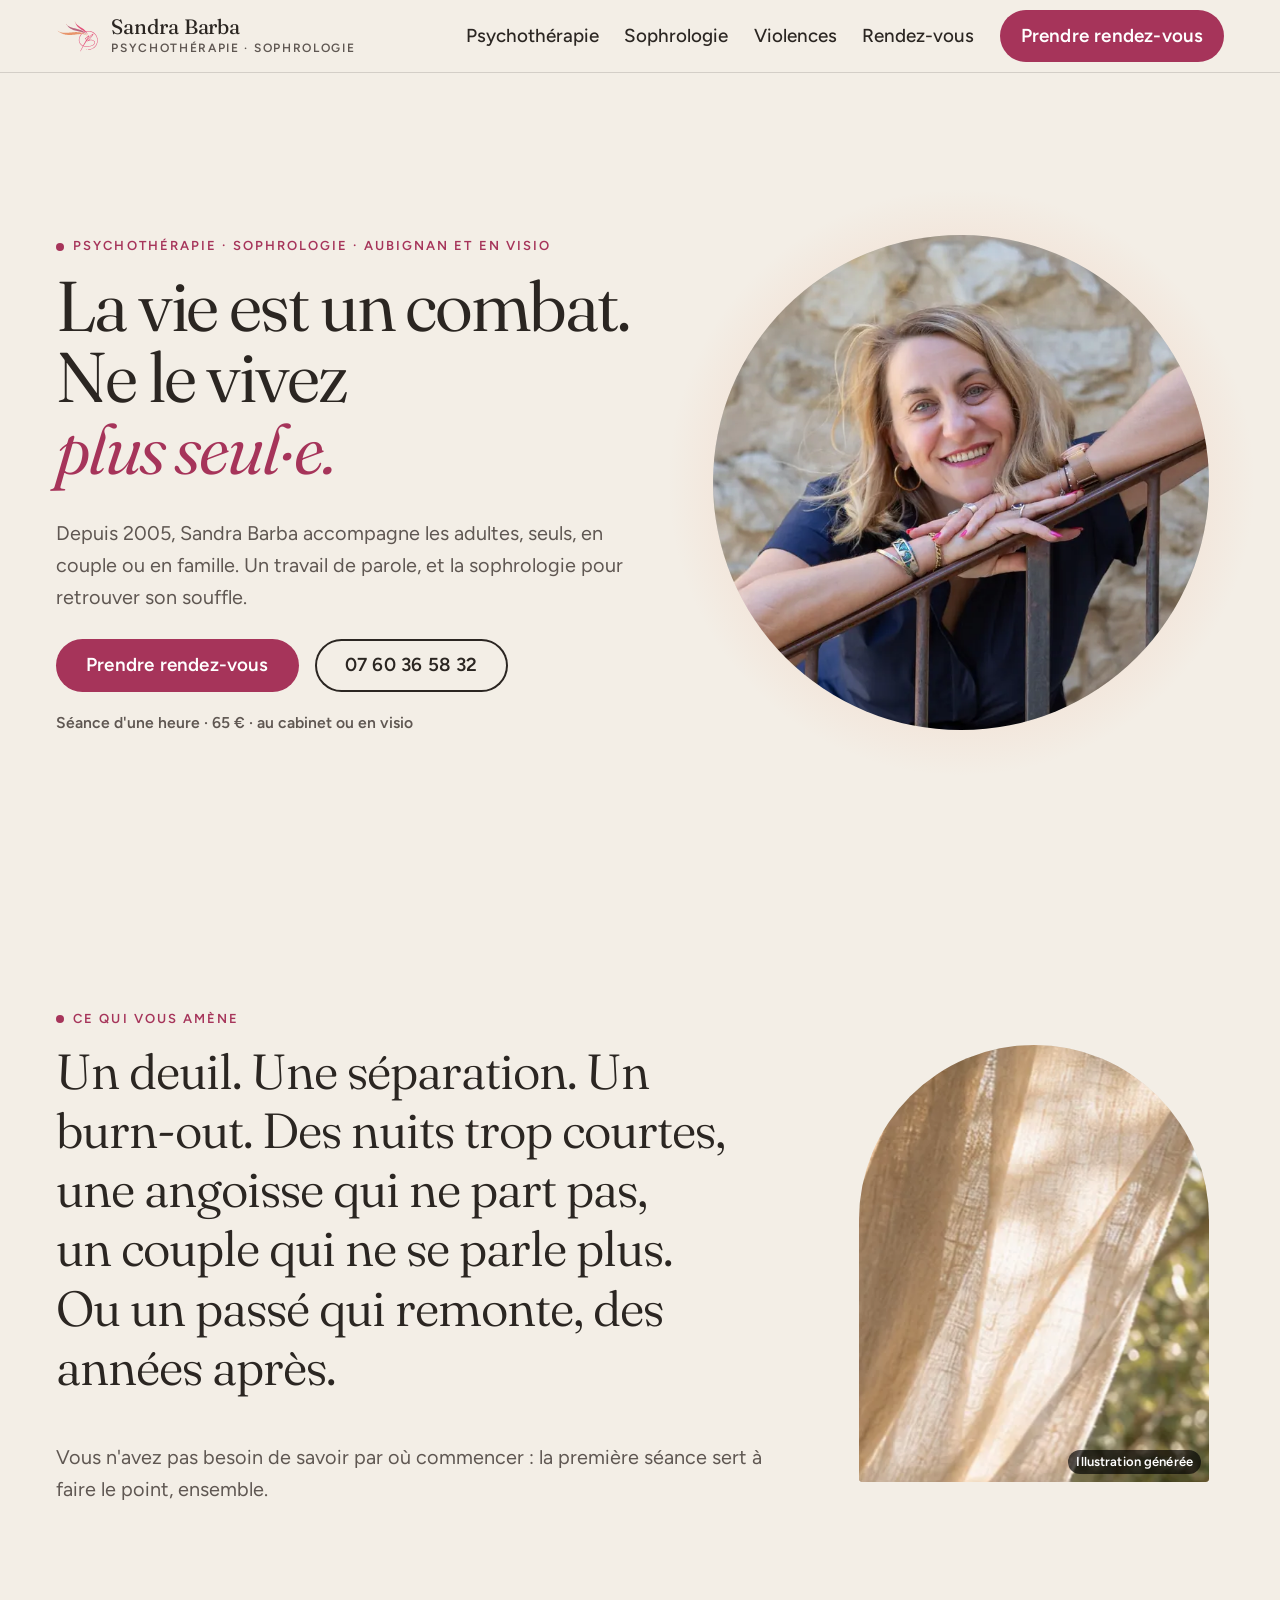
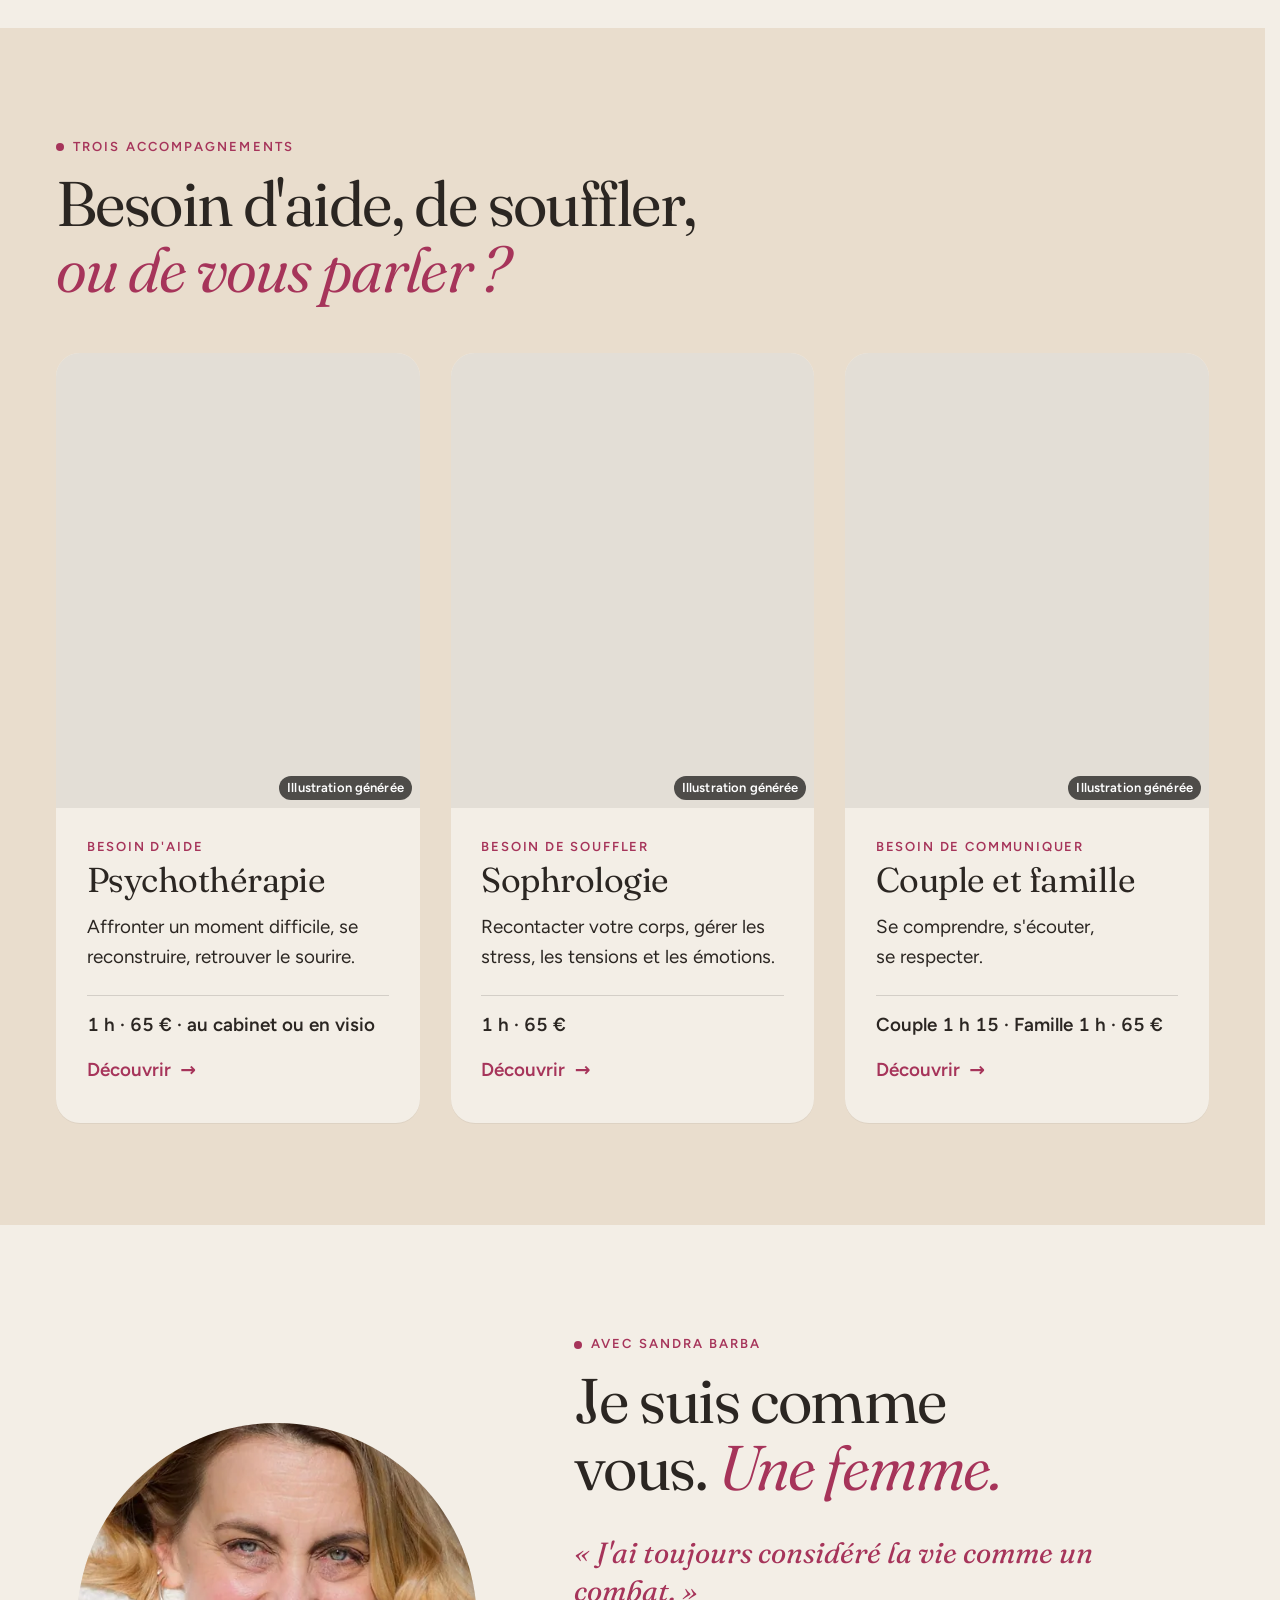
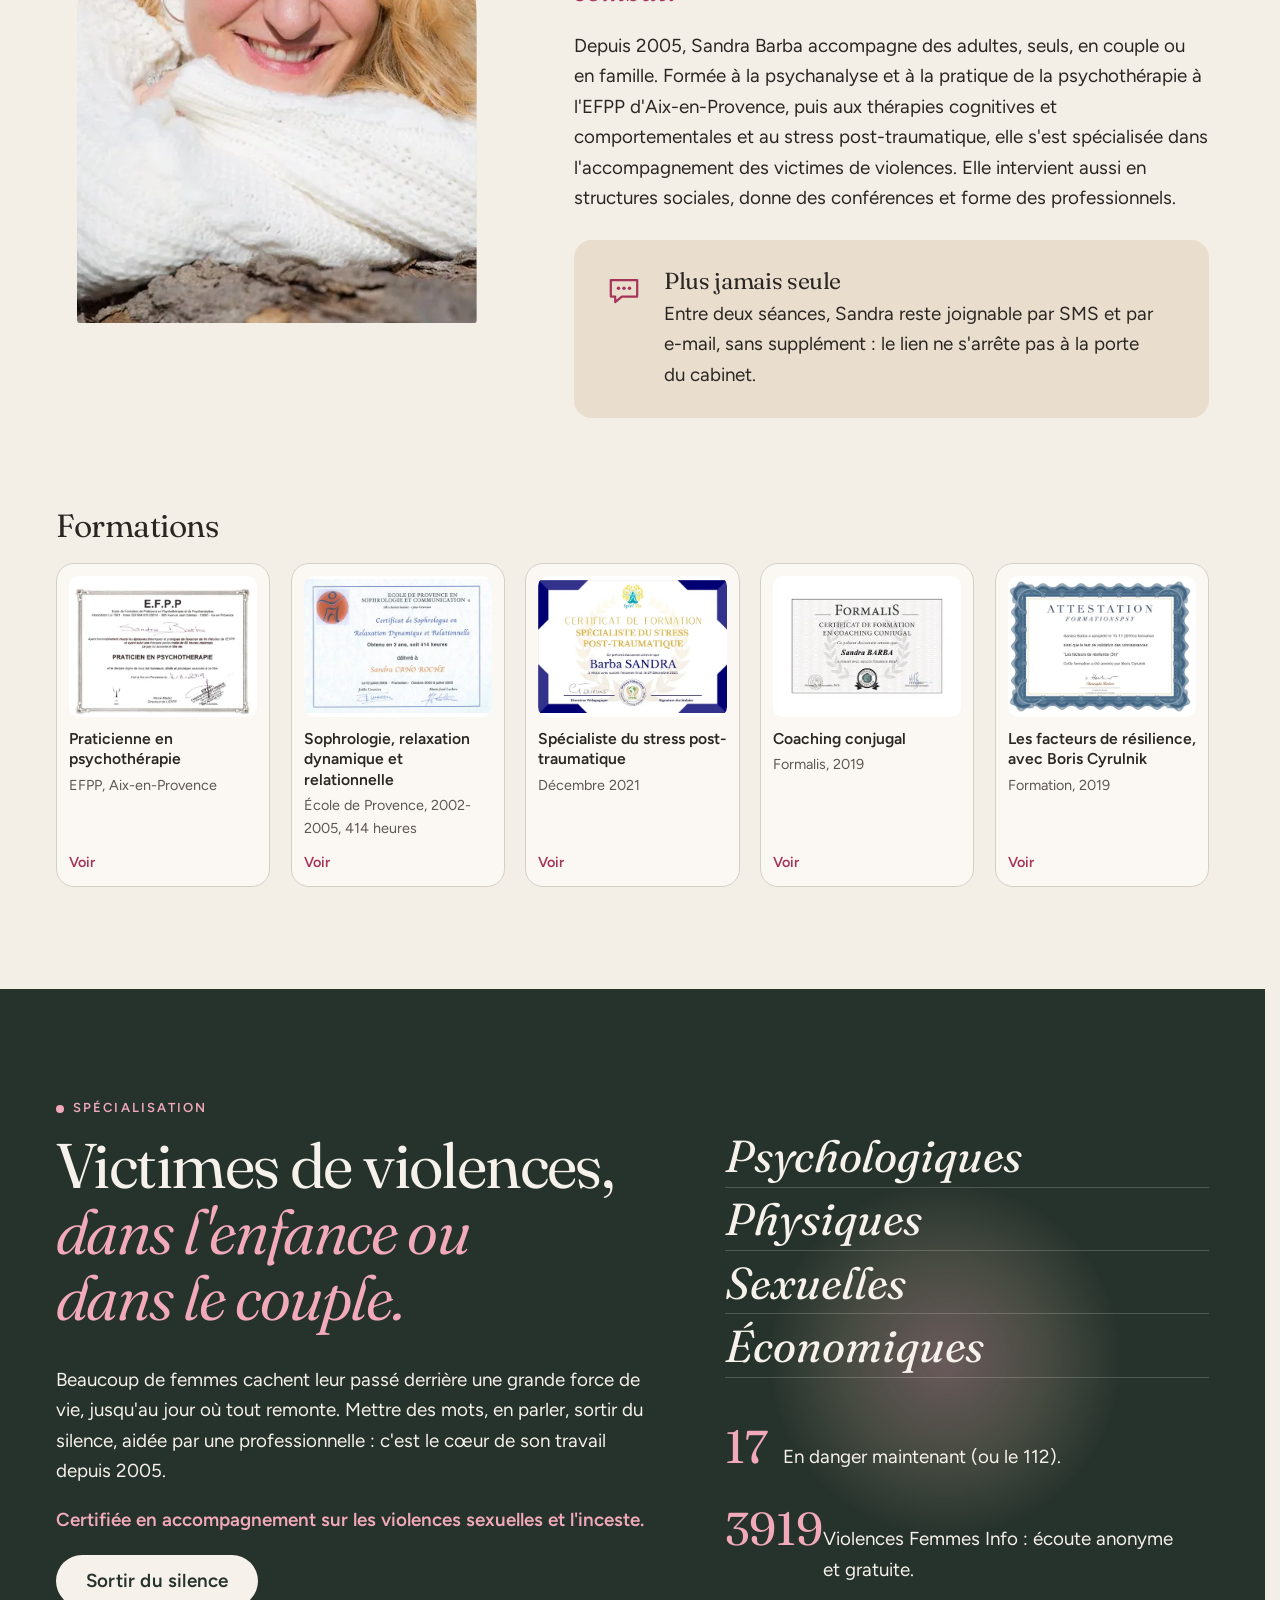
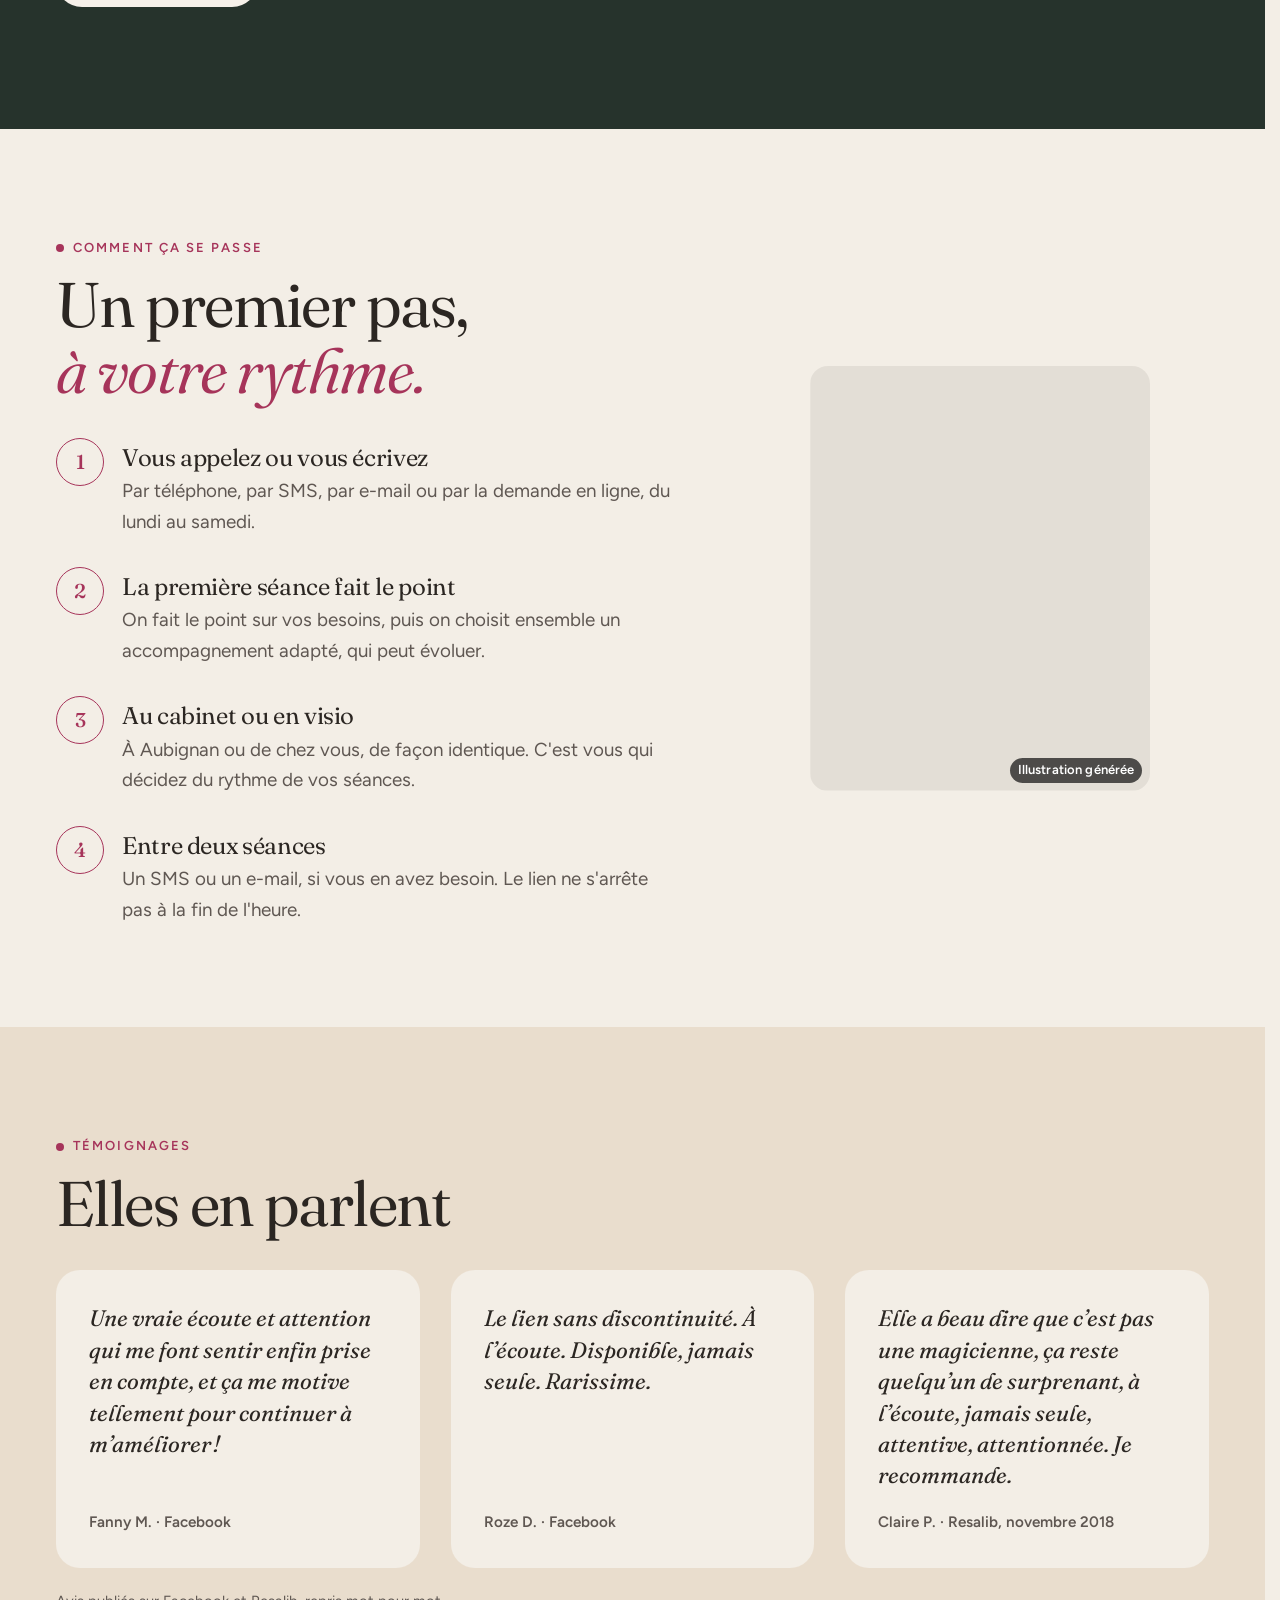
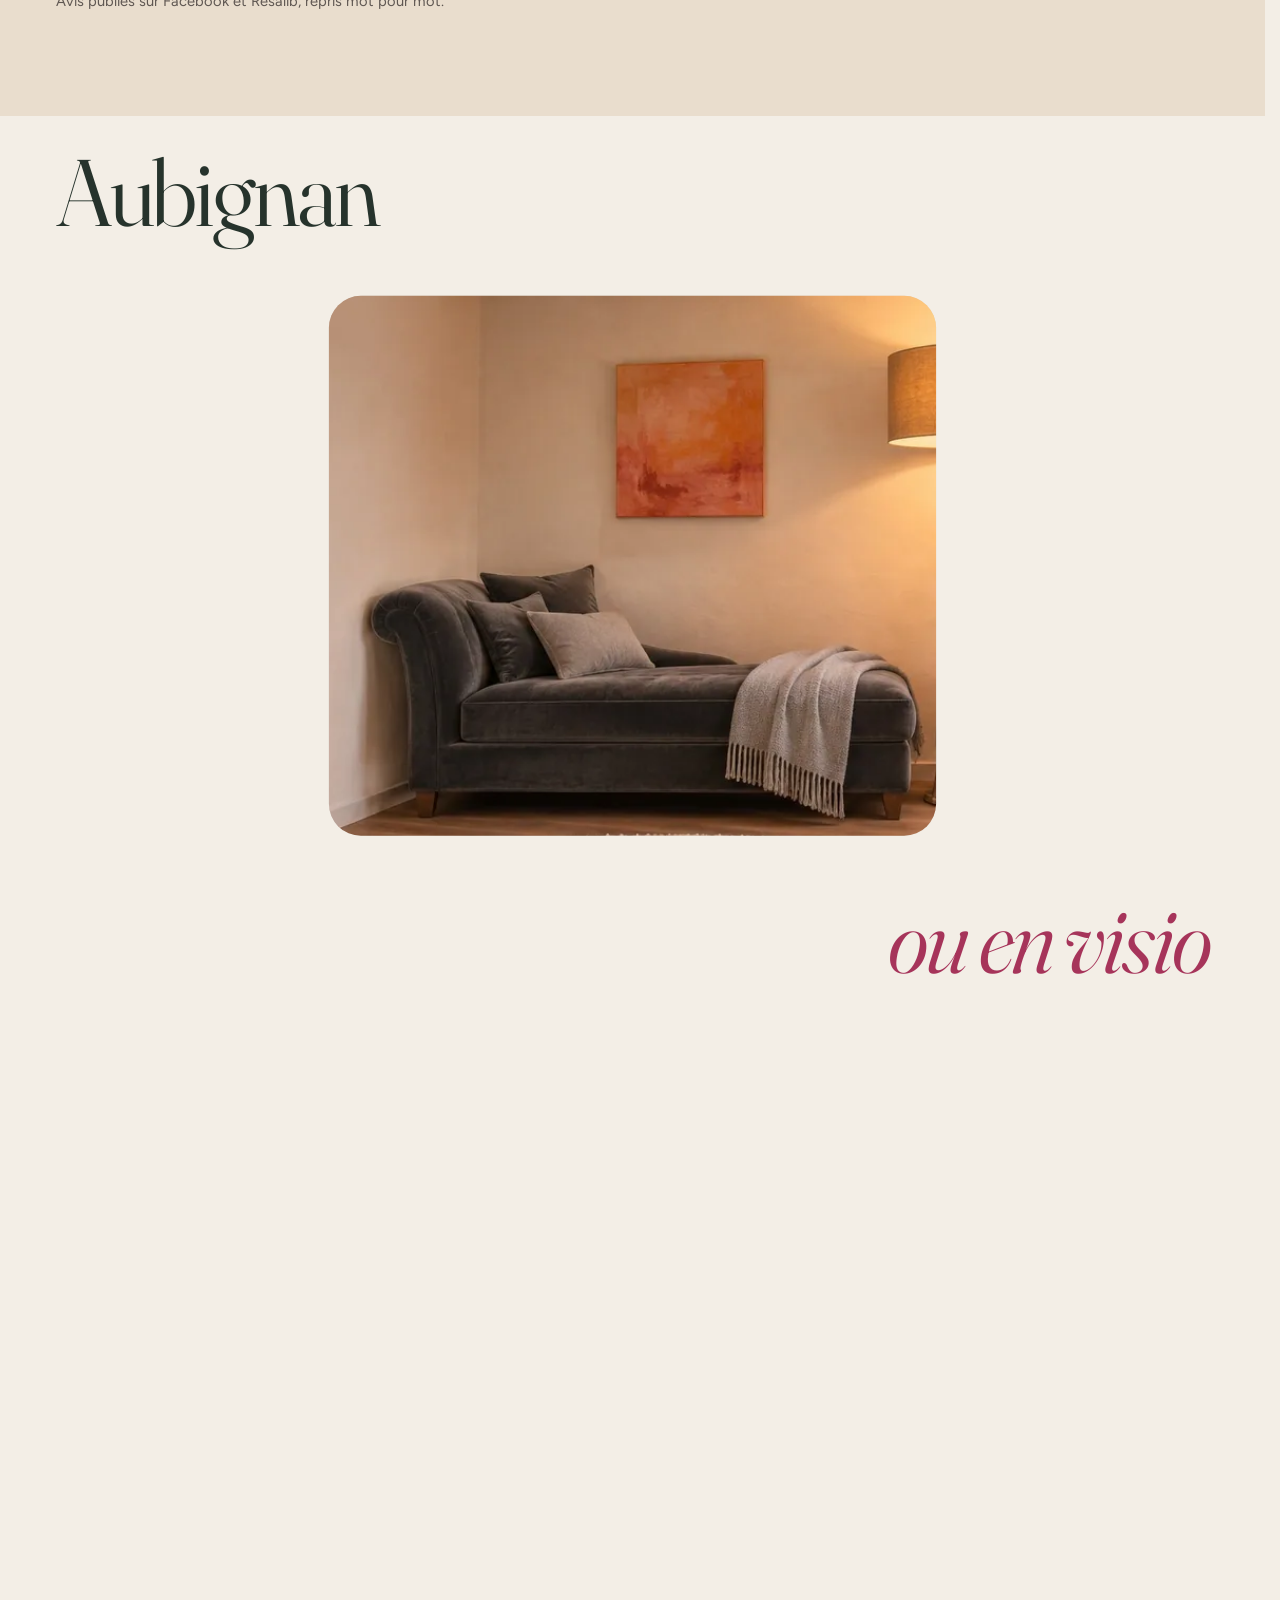
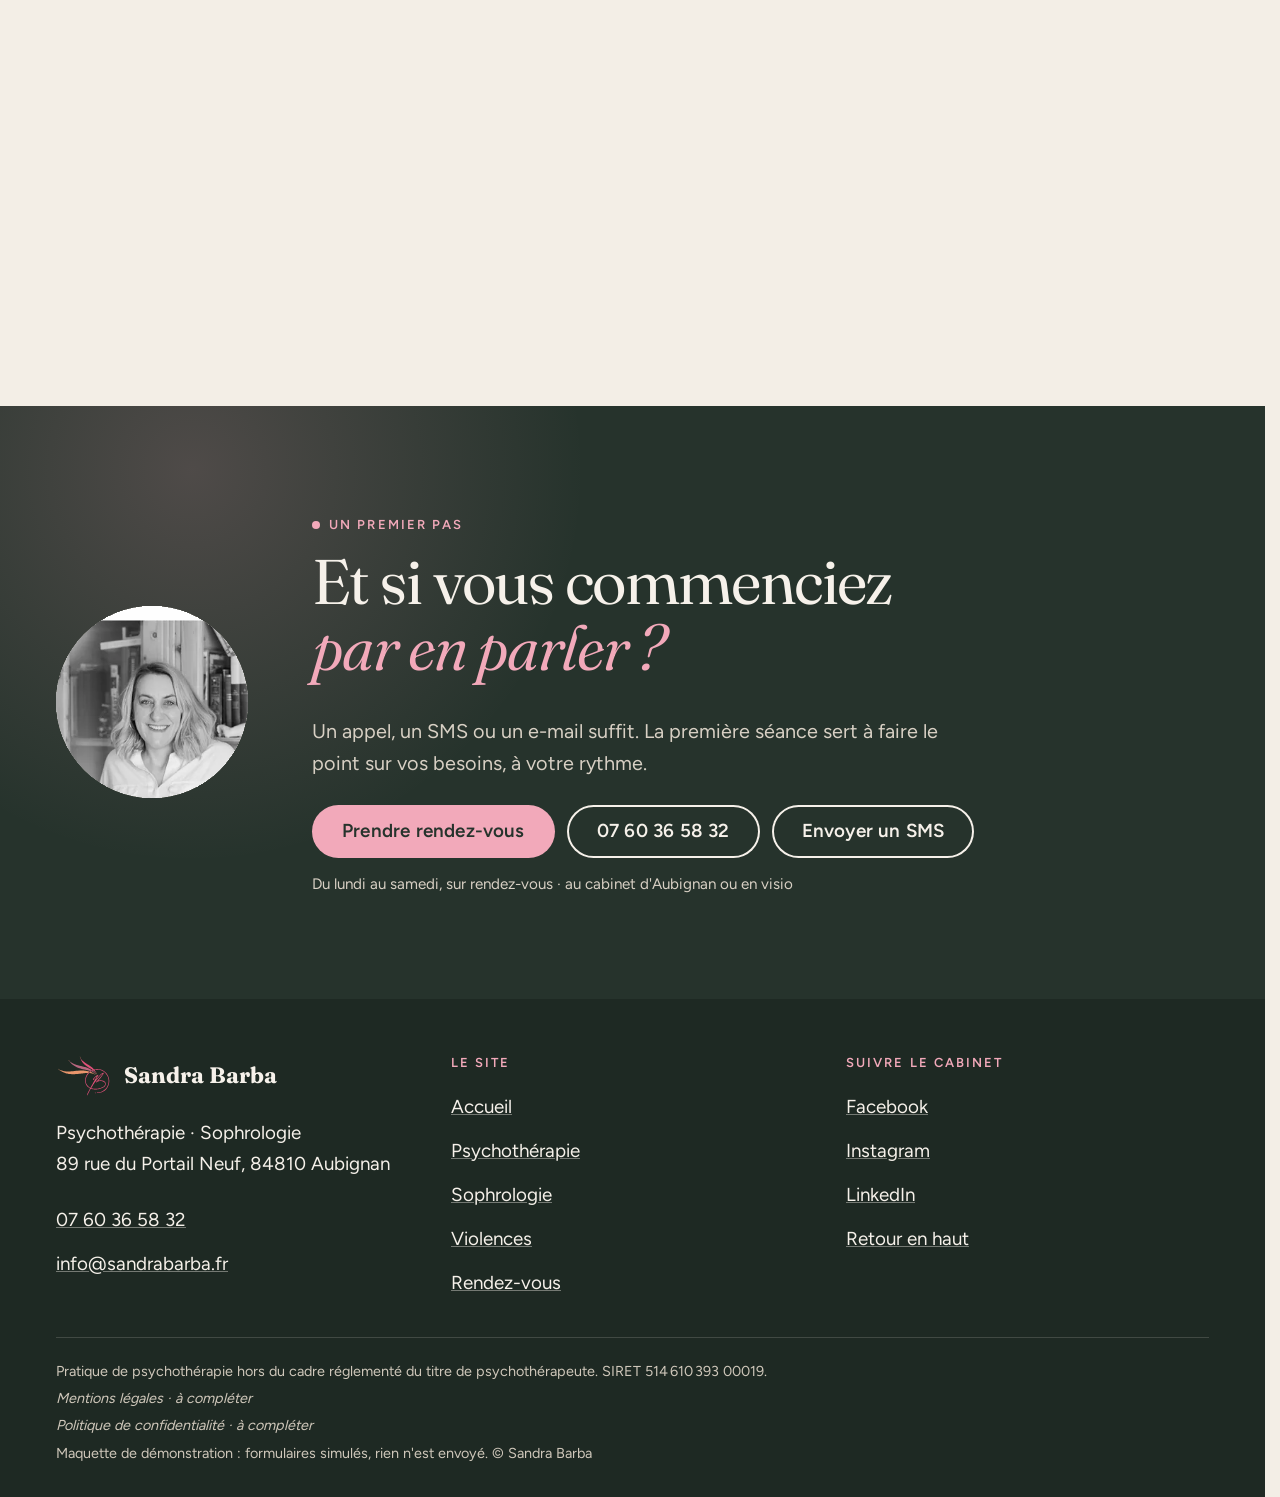
==== commit 98f01927: "v2 mots du cabinet hors de l image Co-Authored-By: Claude Opus 5.5 <noreply@anthropic.com>  Claude-S" ====
--- a/index.html
+++ b/index.html
@@ -1,5 +1,5 @@
 <!doctype html>
-<html lang="fr" data-v="1" data-curseur>
+<html lang="fr" data-v="2" data-curseur>
 <head>
 <meta charset="utf-8">
 <meta name="viewport" content="width=device-width, initial-scale=1, viewport-fit=cover">
@@ -35,14 +35,14 @@
 })();</script>
 <link rel="preload" href="/assets/fonts/fraunces.woff2" as="font" type="font/woff2" crossorigin>
 <link rel="preload" href="/assets/fonts/figtree.woff2" as="font" type="font/woff2" crossorigin>
-<link rel="stylesheet" href="/assets/css/socle.css?v=1">
-<link rel="stylesheet" href="/assets/css/site.css?v=1">
-<link rel="modulepreload" href="/assets/js/site.js?v=1">
-<link rel="modulepreload" href="/assets/js/socle/index.js?v=1">
+<link rel="stylesheet" href="/assets/css/socle.css?v=2">
+<link rel="stylesheet" href="/assets/css/site.css?v=2">
+<link rel="modulepreload" href="/assets/js/site.js?v=2">
+<link rel="modulepreload" href="/assets/js/socle/index.js?v=2">
 <script src="/assets/vendor/gsap.min.js" defer></script>
 <script src="/assets/vendor/ScrollTrigger.min.js" defer></script>
 <script src="/assets/vendor/SplitText.min.js" defer></script>
-<script type="module" src="/assets/js/site.js?v=1"></script>
+<script type="module" src="/assets/js/site.js?v=2"></script>
 <meta name="theme-color" content="#F3EEE6">
 <link rel="icon" href="/assets/images/favicon.svg" type="image/svg+xml">
 <link rel="apple-touch-icon" href="/assets/images/apple-touch-icon.png">
--- a/assets/css/site.css
+++ b/assets/css/site.css
@@ -661,3 +661,9 @@
   .hx-prix span span { display: none; }
   .hx-prix strong { font-size: clamp(2.4rem, 12vh, 3.4rem); }
 }
+
+/* v2 : les mots du cabinet restent dans les bandes libres au-dessus et au-dessous de l'image de départ
+   (découpe inset(20% 26%…)) : l'image ne les recouvre qu'en s'agrandissant. */
+.cabinet-mot { font-size: clamp(2.2rem, min(7.4vw, 10.5vh), 7.6rem); line-height: 1.05; }
+.cabinet-mot--g { top: 3vh; top: 3svh; }
+.cabinet-mot--d { bottom: calc(var(--barres-h) + 3vh); bottom: calc(var(--barres-h) + 3svh); }
